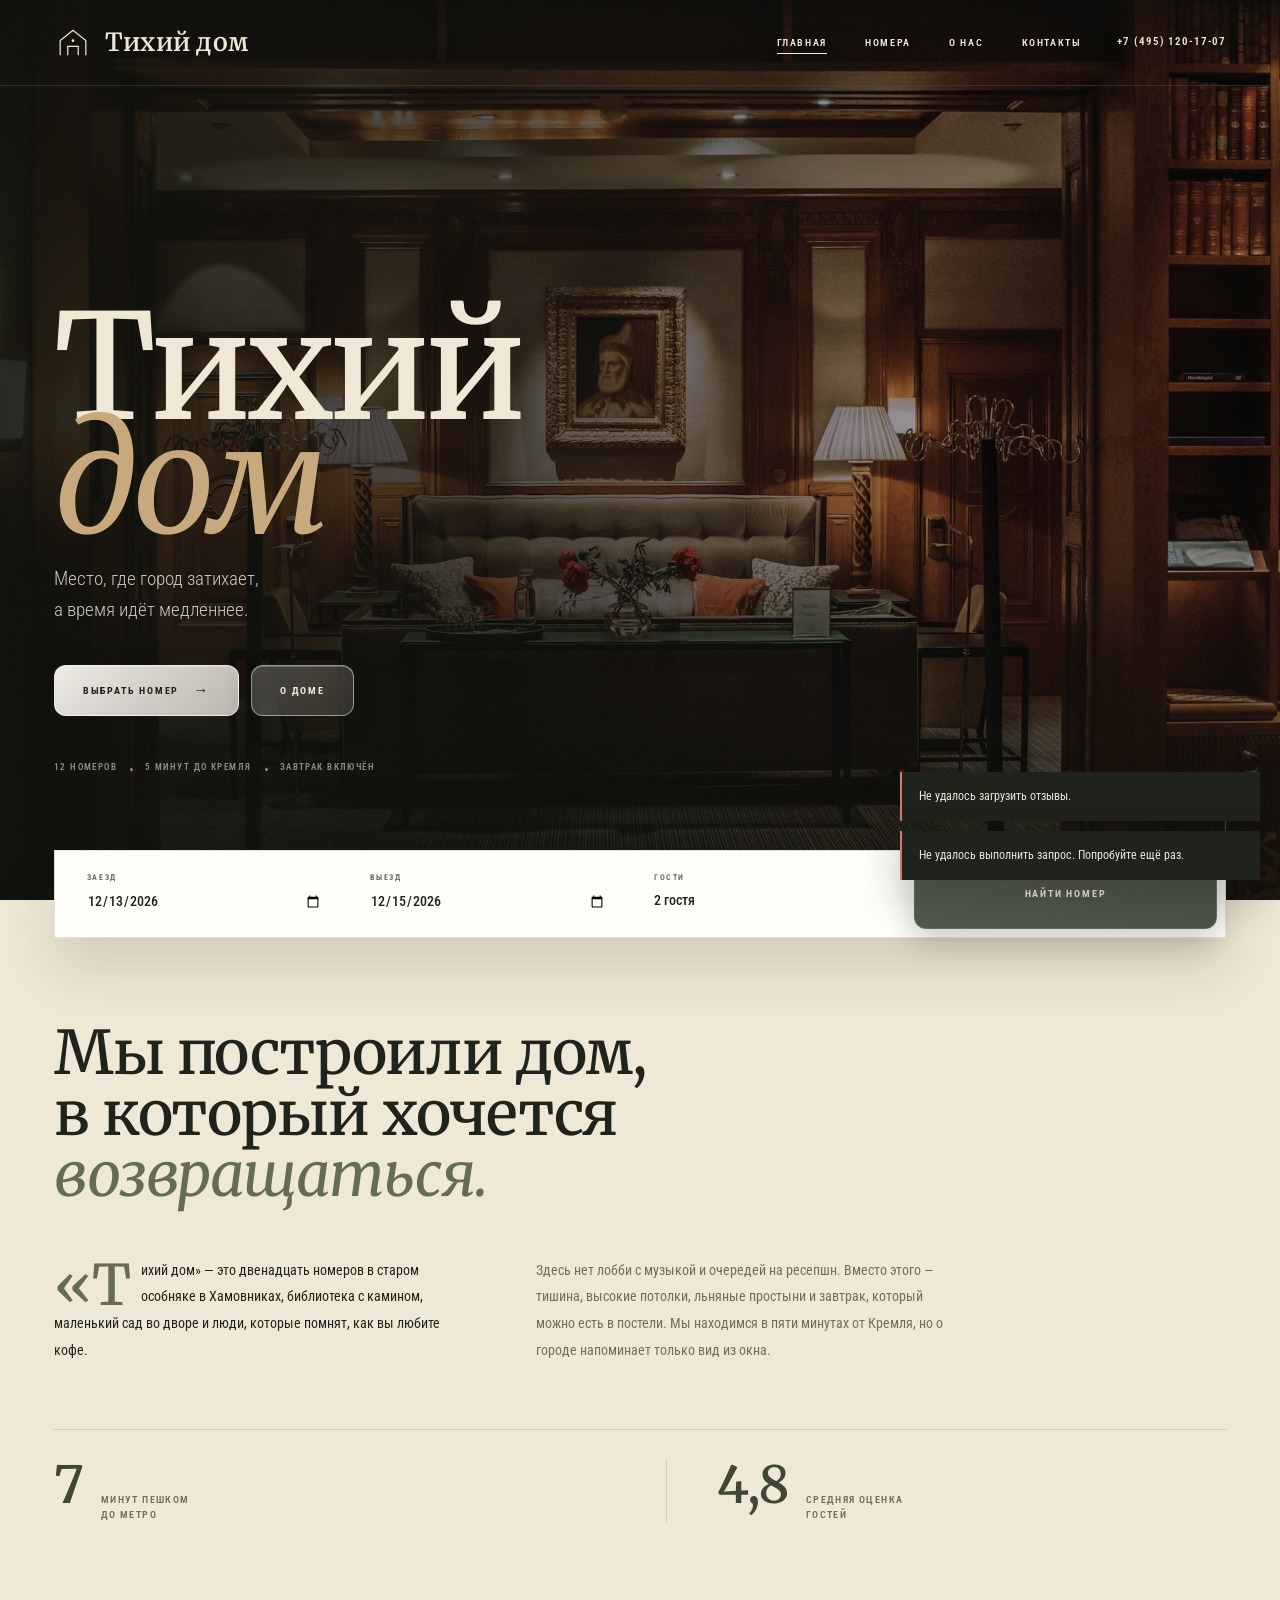
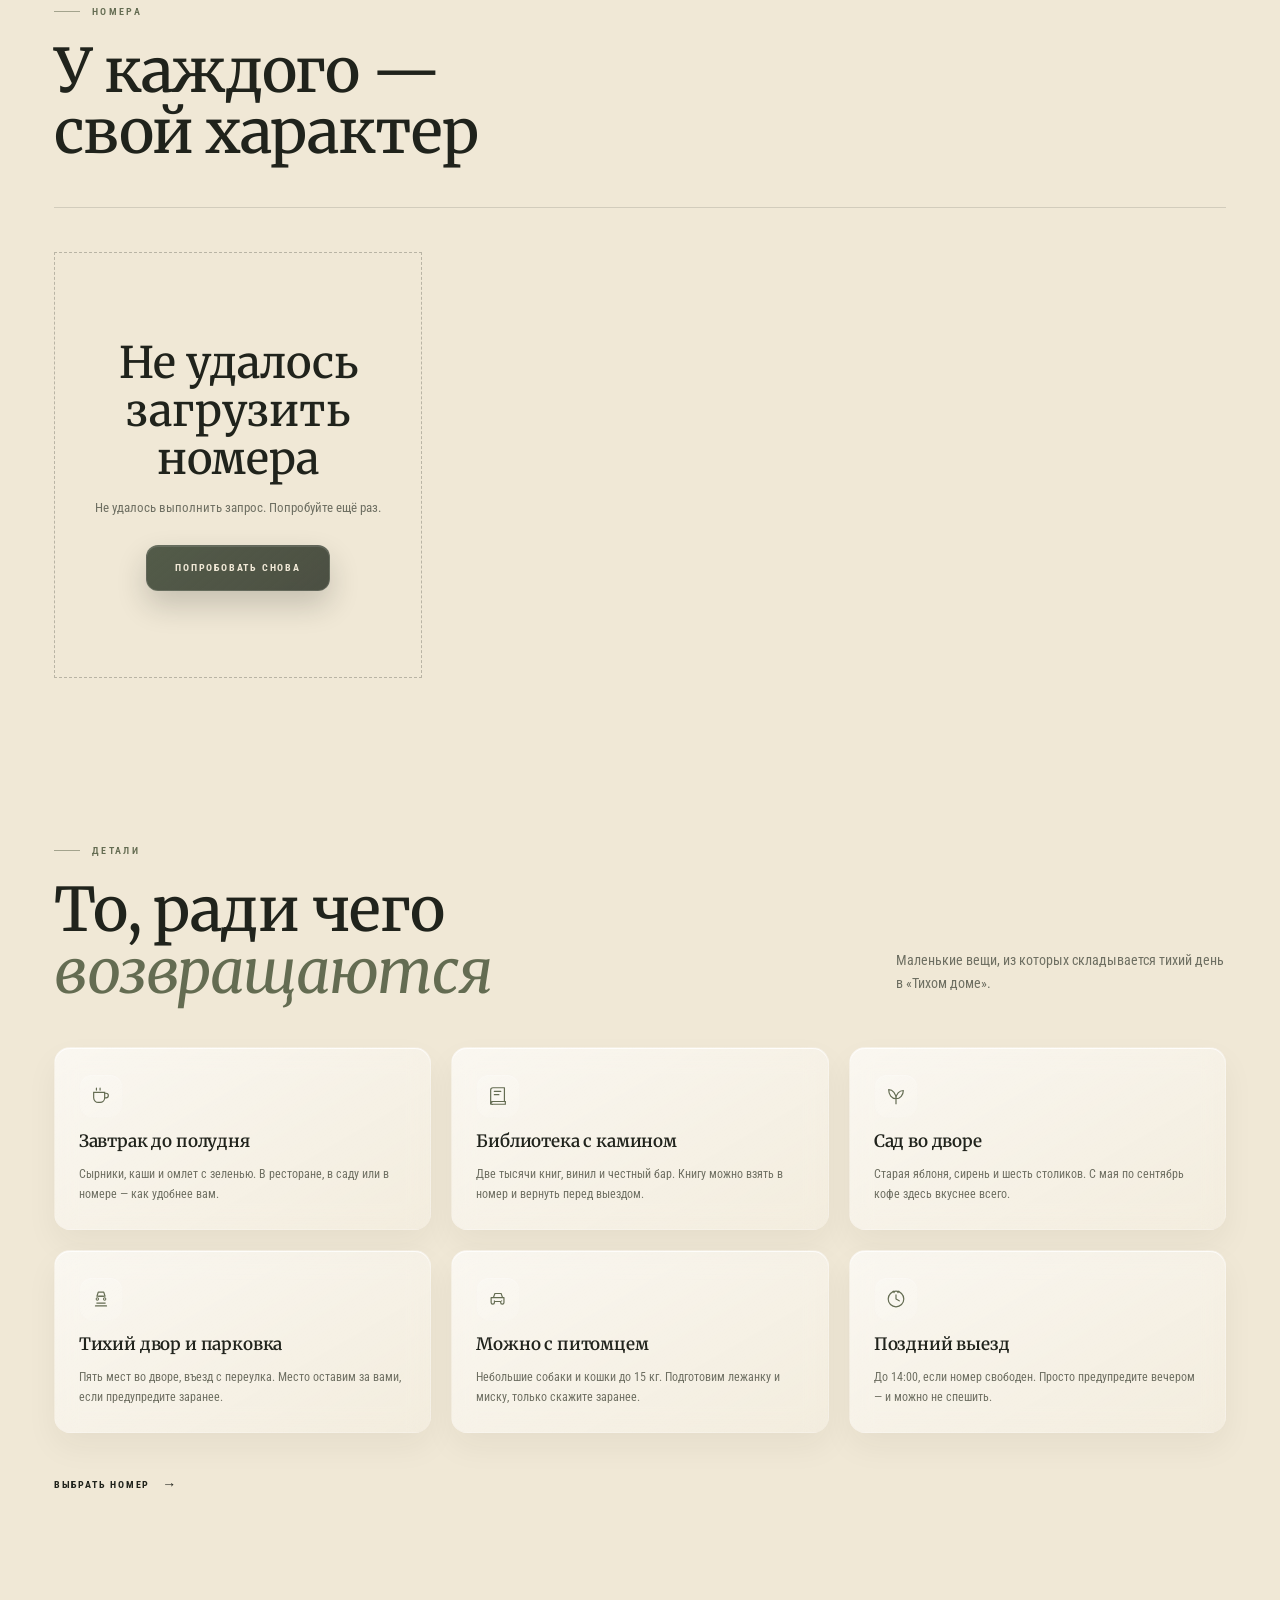
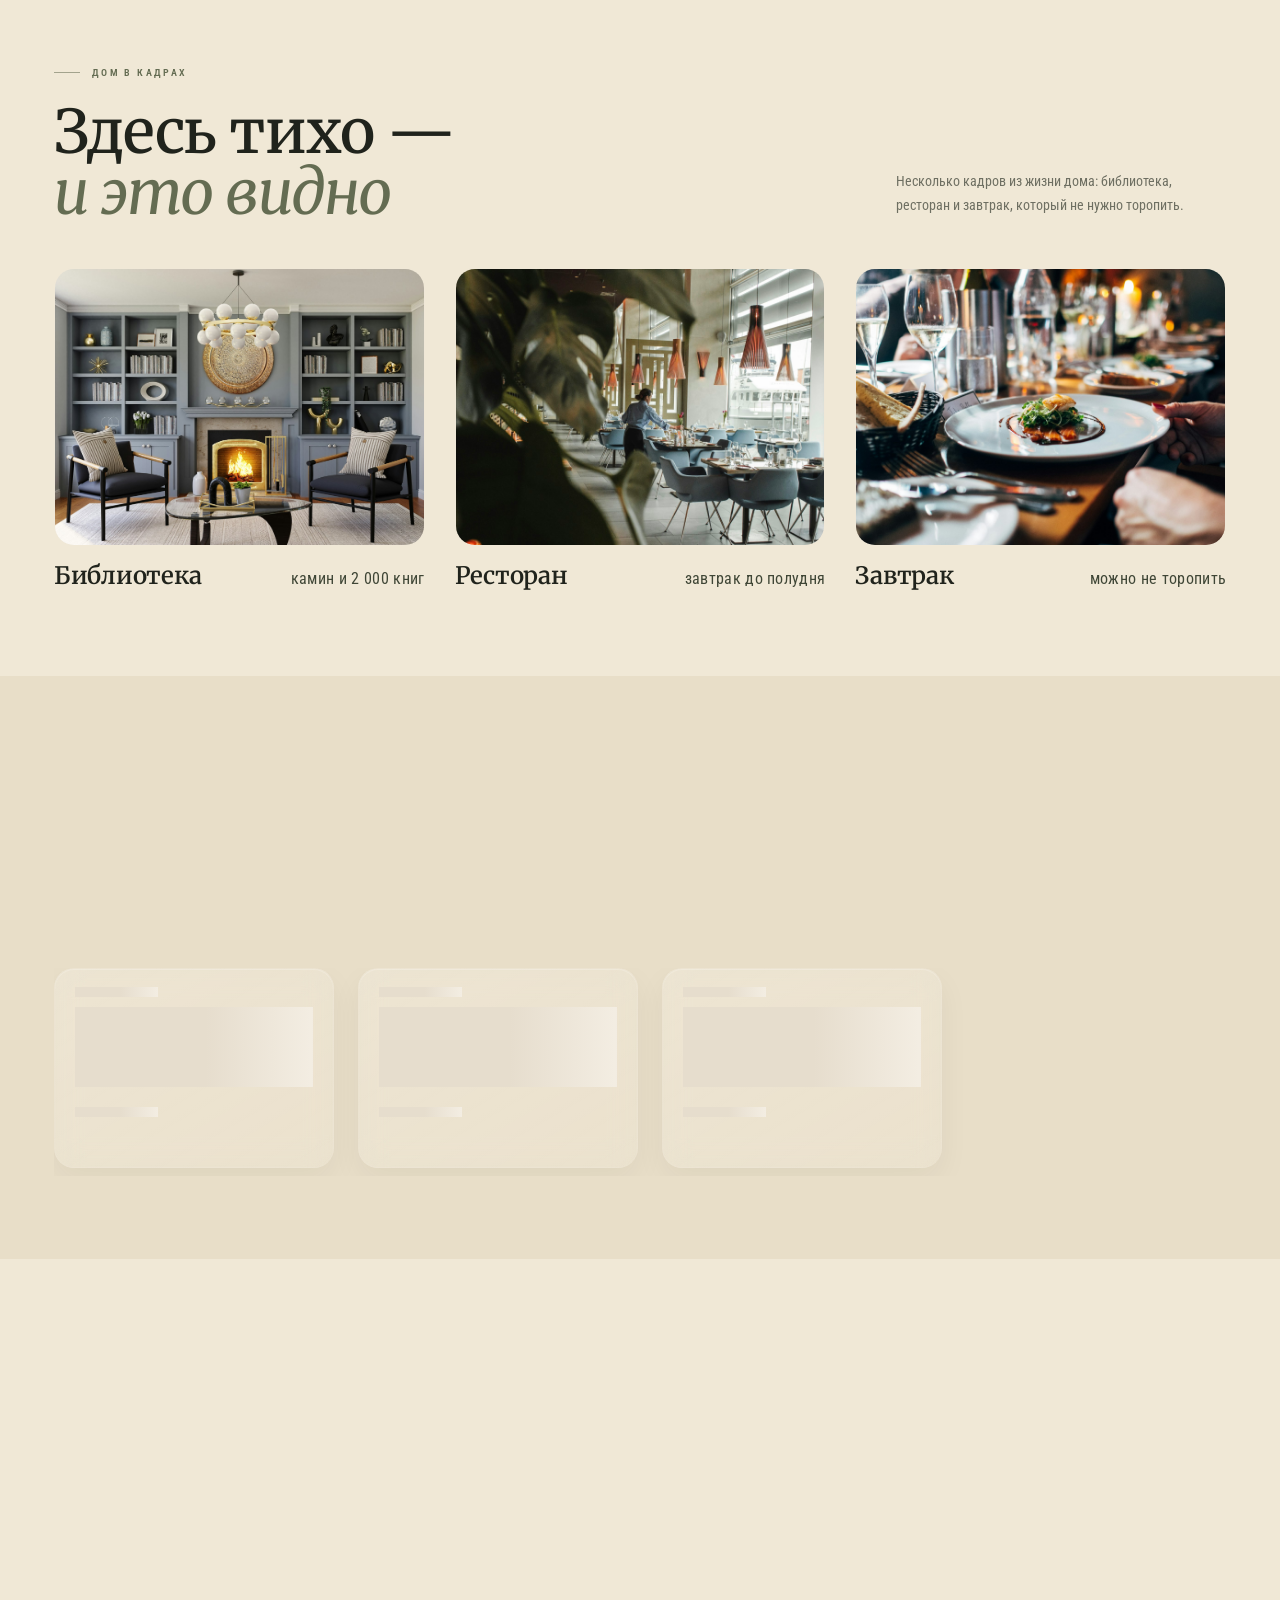
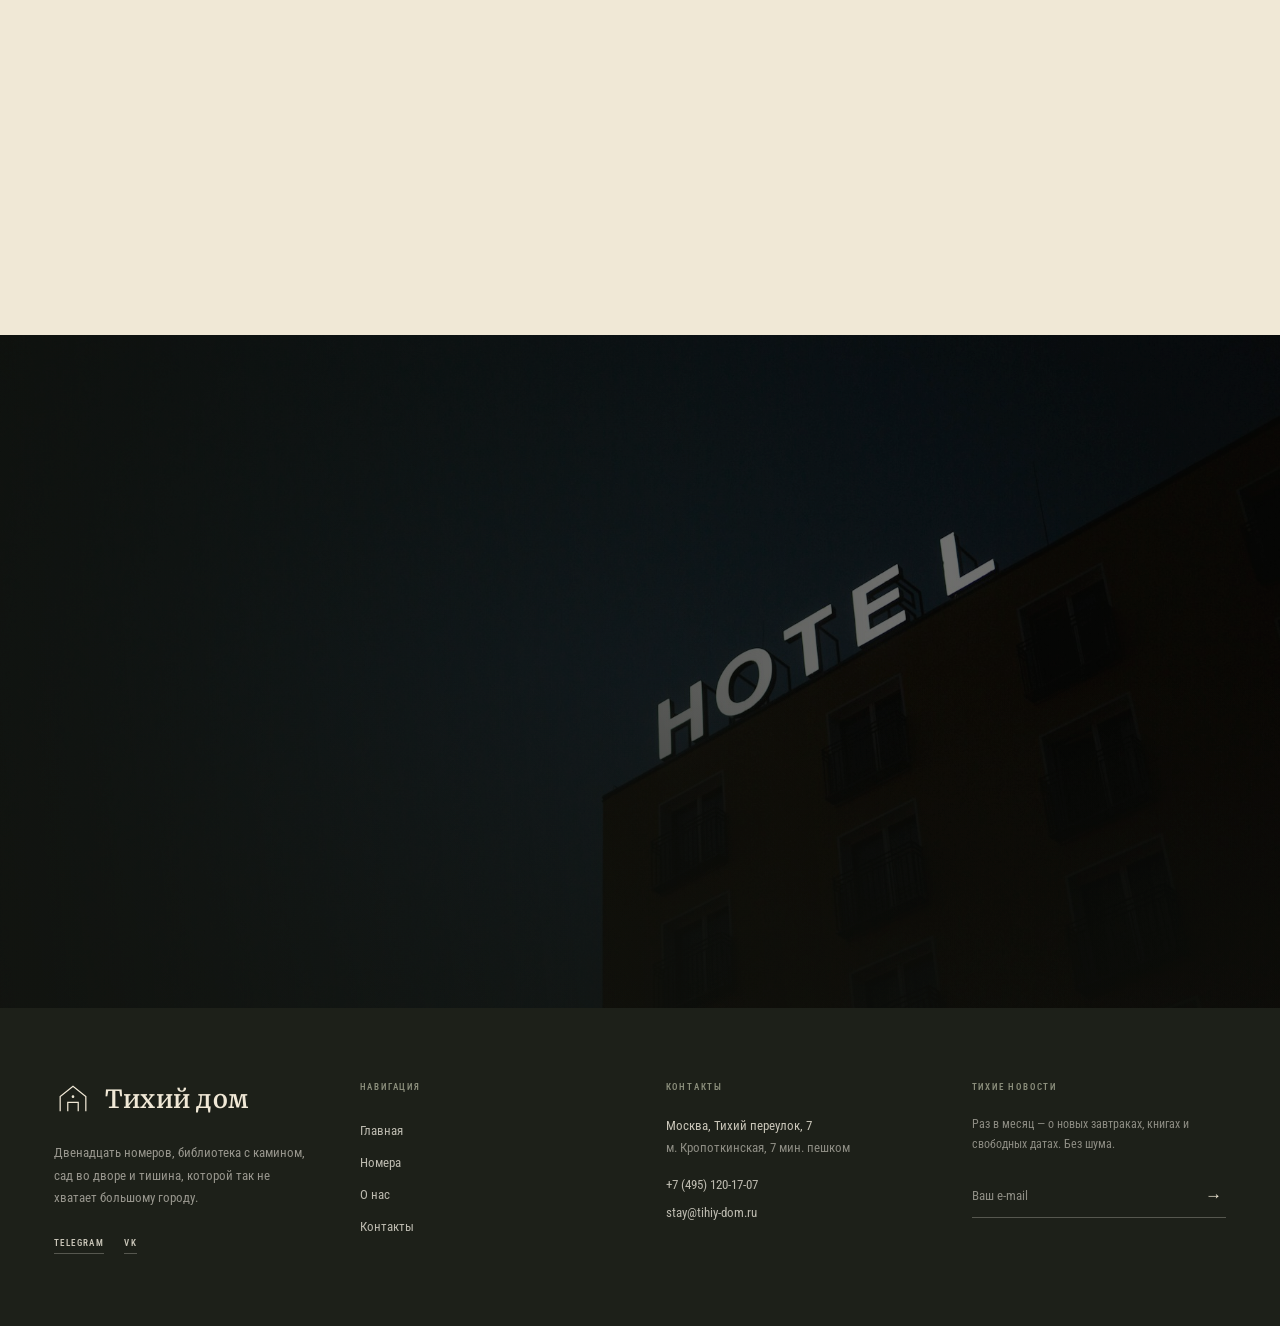
==== index.html @ 87f77af7 "День 10-11: HTML-разметка и CSS-стилизация сайта «Тихий дом»" ====
<!DOCTYPE html>
<html lang="ru">
<head>
  <meta charset="UTF-8">
  <meta name="viewport" content="width=device-width, initial-scale=1">
  <title>Тихий дом — бутик-отель в центре Москвы</title>
  <meta name="description" content="Бутик-отель «Тихий дом» в Хамовниках: 12 тихих номеров, завтраки, библиотека и сад. Бронируйте напрямую на сайте.">
  <meta name="theme-color" content="#F6F2EA">
  <meta property="og:type" content="website">
  <meta property="og:site_name" content="Тихий дом">
  <meta property="og:locale" content="ru_RU">
  <meta property="og:title" content="Тихий дом — бутик-отель в центре Москвы">
  <meta property="og:description" content="Бутик-отель «Тихий дом» в Хамовниках: 12 тихих номеров, завтраки, библиотека и сад. Бронируйте напрямую на сайте.">
  <meta property="og:image" content="/images/hero.jpg">
  <link rel="icon" href="favicon.svg" type="image/svg+xml">
  <link rel="preload" href="fonts/merriweather-normal-cyr-var.woff2" as="font" type="font/woff2" crossorigin>
  <link rel="preload" href="fonts/roboto-condensed-normal-cyr-var.woff2" as="font" type="font/woff2" crossorigin>
  <link rel="stylesheet" href="css/base.css">
  <link rel="stylesheet" href="css/components.css">
  <link rel="stylesheet" href="css/home.css">
  <link rel="stylesheet" href="css/pages.css">
  <link rel="stylesheet" href="css/inner.css">
</head>
<body class="page-home" data-page="home">
  <a class="skip-link" href="#main">Перейти к содержимому</a>

<header class="site-header site-header--over-hero" data-header>
  <div class="site-header__inner container">
    <a class="logo" href="index.html">
      <svg class="logo__mark" viewBox="0 0 40 40" fill="none" aria-hidden="true">
        <path d="M6.5 33V17.5L20 6.5l13.5 11V33" stroke="currentColor" stroke-width="1.3"/>
        <path d="M14.5 33V23.5h11V33" stroke="currentColor" stroke-width="1.3"/>
        <circle cx="20" cy="17.5" r="1.4" fill="currentColor"/>
      </svg>
      <span class="logo__text">
        <span class="logo__name">Тихий дом</span>
      </span>
    </a>

<nav class="main-nav" aria-label="Основная навигация">
      <a href="index.html" aria-current="page">Главная</a>
      <a href="rooms.html">Номера</a>
      <a href="about.html">О нас</a>
      <a href="contacts.html">Контакты</a>
    </nav>
        <div class="site-header__actions">
  <a class="site-header__phone" href="tel:+74951201707">+7 (495) 120-17-07</a>
      <button class="nav-toggle" type="button" aria-label="Открыть меню" aria-expanded="false" aria-controls="mobile-menu" data-nav-toggle>
        <span></span>
        <span></span>
      </button>
    </div>
  </div>
</header>

<div class="mobile-menu" id="mobile-menu" data-mobile-menu aria-hidden="true">
  <div class="mobile-menu__inner container">
    <nav class="mobile-menu__nav" aria-label="Мобильная навигация">
      <a href="index.html"><span>01</span>Главная</a>
      <a href="rooms.html"><span>02</span>Номера</a>
      <a href="about.html"><span>03</span>О нас</a>
      <a href="contacts.html"><span>04</span>Контакты</a>
    </nav>
    <div class="mobile-menu__bottom">
      <div class="mobile-menu__contacts">
        <p class="eyebrow">Мы на связи</p>
        <a href="tel:+74951201707">+7 (495) 120-17-07</a>
        <a href="mailto:stay@tihiy-dom.ru">stay@tihiy-dom.ru</a>
      </div>
      <div class="mobile-menu__address">
        <p class="eyebrow">Наш адрес</p>
        <p>Москва, Тихий переулок, 7</p>
        <p class="muted">м. Кропоткинская · 7 минут пешком</p>
      </div>
      <a class="btn btn--accent" href="rooms.html">Выбрать номер <span class="btn__arrow">→</span></a>
    </div>
  </div>
</div>


<main id="main">
  <section class="hero">
    <div class="hero__media">
      <img src="images/hero.jpg" alt="Номер «Тихий дом» с тёплым вечерним светом" fetchpriority="high">
    </div>
    <div class="hero__veil"></div>

    <div class="hero__content container">
      <h1 class="hero__title">Тихий<br><em>дом</em></h1>
      <p class="hero__subtitle">Место, где город затихает,<br>а время идёт медленнее.</p>
      <div class="hero__actions">
        <a class="btn btn--light" href="rooms.html">Выбрать номер <span class="btn__arrow">→</span></a>
        <a class="btn btn--ghost-light" href="about.html">О доме</a>
      </div>
      <ul class="hero__facts" aria-label="Коротко об отеле">
        <li>12 номеров</li>
        <li>5 минут до Кремля</li>
        <li>Завтрак включён</li>
      </ul>
    </div>

    <a class="hero__scroll" href="#intro" aria-label="Листать вниз">
      <span></span>
    </a>
  </section>

  <div class="container quick-booking-wrap">
    <form class="quick-booking" data-quick-book novalidate>
      <div class="quick-booking__field">
        <label for="quick-checkin">Заезд</label>
        <input id="quick-checkin" name="checkIn" type="date" required>
      </div>
      <div class="quick-booking__field">
        <label for="quick-checkout">Выезд</label>
        <input id="quick-checkout" name="checkOut" type="date" required>
      </div>
      <div class="quick-booking__field">
        <label for="quick-guests">Гости</label>
        <select id="quick-guests" name="guests">
          <option value="1">1 гость</option>
          <option value="2" selected>2 гостя</option>
          <option value="3">3 гостя</option>
          <option value="4">4 гостя</option>
        </select>
      </div>
      <button class="btn btn--accent quick-booking__submit" type="submit">Найти номер</button>
      <p class="quick-booking__error" data-quick-error role="alert"></p>
    </form>
  </div>

  <section class="section intro" id="intro">
    <div class="container intro__grid intro__grid--solo">
      <div class="intro__body">
        <h2 class="display" data-reveal>Мы построили дом,<br>в который хочется<br><em>возвращаться.</em></h2>
        <div class="intro__text" data-reveal>
          <p>«Тихий дом» — это двенадцать номеров в старом особняке в Хамовниках, библиотека с камином, маленький сад во дворе и люди, которые помнят, как вы любите кофе.</p>
          <p>Здесь нет лобби с музыкой и очередей на ресепшн. Вместо этого — тишина, высокие потолки, льняные простыни и завтрак, который можно есть в постели. Мы находимся в пяти минутах от Кремля, но о городе напоминает только вид из окна.</p>
        </div>
        <ul class="stats" data-reveal>
          <li>
            <span class="stats__value">7</span>
            <span class="stats__label">минут пешком<br>до метро</span>
          </li>
          <li>
            <span class="stats__value">4,8</span>
            <span class="stats__label">средняя оценка<br>гостей</span>
          </li>
        </ul>
      </div>
    </div>
  </section>

  <section class="section section--rooms">
    <div class="container">
      <div class="section-head">
        <div data-reveal>
          <p class="eyebrow">Номера</p>
          <h2 class="display">У каждого —<br>свой характер</h2>
        </div>
        <a class="link-arrow" href="rooms.html" data-reveal>Все номера <span aria-hidden="true">→</span></a>
      </div>

      <div class="room-grid" id="featured-rooms" aria-live="polite" aria-busy="true">
        <article class="room-card room-card--skeleton" aria-hidden="true">
          <div class="room-card__media skeleton"></div>
          <div class="room-card__body">
            <span class="skeleton skeleton--line skeleton--short"></span>
            <span class="skeleton skeleton--line skeleton--title"></span>
            <span class="skeleton skeleton--line"></span>
          </div>
        </article>
        <article class="room-card room-card--skeleton" aria-hidden="true">
          <div class="room-card__media skeleton"></div>
          <div class="room-card__body">
            <span class="skeleton skeleton--line skeleton--short"></span>
            <span class="skeleton skeleton--line skeleton--title"></span>
            <span class="skeleton skeleton--line"></span>
          </div>
        </article>
        <article class="room-card room-card--skeleton" aria-hidden="true">
          <div class="room-card__media skeleton"></div>
          <div class="room-card__body">
            <span class="skeleton skeleton--line skeleton--short"></span>
            <span class="skeleton skeleton--line skeleton--title"></span>
            <span class="skeleton skeleton--line"></span>
          </div>
        </article>
      </div>
    </div>
  </section>

  <section class="section">
    <div class="container">
      <div class="section-head">
        <div data-reveal>
          <p class="eyebrow">Детали</p>
          <h2 class="display">То, ради чего<br><em>возвращаются</em></h2>
        </div>
        <p class="section-head__note" data-reveal>Маленькие вещи, из которых складывается тихий день в «Тихом доме».</p>
      </div>

      <div class="perks">
        <article class="perk" data-reveal>
          <span class="perk__icon" aria-hidden="true">
            <svg viewBox="0 0 24 24" fill="none"><path d="M4 8h12v6a5 5 0 0 1-5 5H9a5 5 0 0 1-5-5V8z" stroke="currentColor" stroke-width="1.3"/><path d="M16 9h1.5a2.5 2.5 0 0 1 0 5H16M7 3.5v2M11 3.5v2" stroke="currentColor" stroke-width="1.3" stroke-linecap="round"/></svg>
          </span>
          <h3>Завтрак до полудня</h3>
          <p>Сырники, каши и омлет с зеленью. В ресторане, в саду или в номере — как удобнее вам.</p>
        </article>
        <article class="perk" data-reveal>
          <span class="perk__icon" aria-hidden="true">
            <svg viewBox="0 0 24 24" fill="none"><path d="M4 5.5A2.5 2.5 0 0 1 6.5 3H19v15H6.5A2.5 2.5 0 0 0 4 20.5v-15z" stroke="currentColor" stroke-width="1.3" stroke-linejoin="round"/><path d="M4 20.5A2.5 2.5 0 0 1 6.5 18H20v3H6.5A2.5 2.5 0 0 1 4 20.5zM8 7h7M8 10.5h5" stroke="currentColor" stroke-width="1.3" stroke-linecap="round"/></svg>
          </span>
          <h3>Библиотека с камином</h3>
          <p>Две тысячи книг, винил и честный бар. Книгу можно взять в номер и вернуть перед выездом.</p>
        </article>
        <article class="perk" data-reveal>
          <span class="perk__icon" aria-hidden="true">
            <svg viewBox="0 0 24 24" fill="none"><path d="M12 21v-6M12 15c0-5 3.5-9 8-9 0 5-3.5 9-8 9zM12 15C12 9.5 8.7 5 4 5c0 5.5 3.3 10 8 10z" stroke="currentColor" stroke-width="1.3" stroke-linejoin="round"/></svg>
          </span>
          <h3>Сад во дворе</h3>
          <p>Старая яблоня, сирень и шесть столиков. С мая по сентябрь кофе здесь вкуснее всего.</p>
        </article>
        <article class="perk" data-reveal>
          <span class="perk__icon" aria-hidden="true">
            <svg viewBox="0 0 24 24" fill="none"><path d="M7 16.5h10M9 4.5h6l1.4 4.5H7.6L9 4.5z" stroke="currentColor" stroke-width="1.3" stroke-linejoin="round"/><path d="M6 19.5h12" stroke="currentColor" stroke-width="1.3" stroke-linecap="round"/><circle cx="8" cy="12" r="1.3" stroke="currentColor" stroke-width="1.1"/><circle cx="16" cy="12" r="1.3" stroke="currentColor" stroke-width="1.1"/><path d="M9 9h6" stroke="currentColor" stroke-width="1.3"/></svg>
          </span>
          <h3>Тихий двор и парковка</h3>
          <p>Пять мест во дворе, въезд с переулка. Место оставим за вами, если предупредите заранее.</p>
        </article>
        <article class="perk" data-reveal>
          <span class="perk__icon" aria-hidden="true">
            <svg viewBox="0 0 24 24" fill="none"><path d="M7 10.5 8.6 6h6.8L17 10.5M5.5 10.5h13v5.2a1.8 1.8 0 0 1-3.6 0v-1H8.1v1a1.8 1.8 0 0 1-3.6 0v-5.2zM8 14h.01M16 14h.01" stroke="currentColor" stroke-width="1.3" stroke-linecap="round" stroke-linejoin="round"/></svg>
          </span>
          <h3>Можно с питомцем</h3>
          <p>Небольшие собаки и кошки до 15 кг. Подготовим лежанку и миску, только скажите заранее.</p>
        </article>
        <article class="perk" data-reveal>
          <span class="perk__icon" aria-hidden="true">
            <svg viewBox="0 0 24 24" fill="none"><circle cx="12" cy="12" r="8.5" stroke="currentColor" stroke-width="1.3"/><path d="M12 7.5V12l3.5 2M9 3.5l1 1.5M15 3.5l-1 1.5" stroke="currentColor" stroke-width="1.3" stroke-linecap="round"/></svg>
          </span>
          <h3>Поздний выезд</h3>
          <p>До 14:00, если номер свободен. Просто предупредите вечером — и можно не спешить.</p>
        </article>
      </div>

      <a class="link-arrow perks__link" href="rooms.html" data-reveal>Выбрать номер <span aria-hidden="true">→</span></a>
    </div>
  </section>

  <section class="section">
    <div class="container">
      <div class="section-head">
        <div data-reveal>
          <p class="eyebrow">Дом в кадрах</p>
          <h2 class="display">Здесь тихо —<br><em>и это видно</em></h2>
        </div>
        <p class="section-head__note" data-reveal>Несколько кадров из жизни дома: библиотека, ресторан и завтрак, который не нужно торопить.</p>
      </div>

      <div class="photo-strip" data-reveal>
        <figure>
          <div class="photo-strip__media"><img src="images/lobby.jpg" alt="Библиотека с камином в лобби отеля" loading="lazy"></div>
          <figcaption><b>Библиотека</b><span>камин и 2 000 книг</span></figcaption>
        </figure>
        <figure>
          <div class="photo-strip__media"><img src="images/restaurant.jpg" alt="Ресторан отеля с высокими окнами" loading="lazy"></div>
          <figcaption><b>Ресторан</b><span>завтрак до полудня</span></figcaption>
        </figure>
        <figure>
          <div class="photo-strip__media"><img src="images/breakfast.jpg" alt="Завтрак с кофе и выпечкой" loading="lazy"></div>
          <figcaption><b>Завтрак</b><span>можно не торопить</span></figcaption>
        </figure>
      </div>
    </div>
  </section>

  <section class="section section--sand">
    <div class="container">
      <div class="section-head">
        <div data-reveal>
          <p class="eyebrow">Отзывы</p>
          <h2 class="display">Гости говорят<br>лучше нас</h2>
        </div>
        <div class="reviews__controls" data-reveal>
          <div class="reviews__rating">
            <span class="reviews__average" data-reviews-average>4,8</span>
            <span class="reviews__stars" aria-hidden="true">★★★★★</span>
            <span class="reviews__count" data-reviews-count>6 отзывов</span>
          </div>
          <div class="slider-buttons">
            <button type="button" class="slider-btn" data-reviews-prev aria-label="Предыдущие отзывы">
              <svg viewBox="0 0 24 24" fill="none" aria-hidden="true"><path d="M15 5l-7 7 7 7" stroke="currentColor" stroke-width="1.4"/></svg>
            </button>
            <button type="button" class="slider-btn" data-reviews-next aria-label="Следующие отзывы">
              <svg viewBox="0 0 24 24" fill="none" aria-hidden="true"><path d="M9 5l7 7-7 7" stroke="currentColor" stroke-width="1.4"/></svg>
            </button>
          </div>
        </div>
      </div>

      <div class="reviews__track" data-reviews-track aria-live="polite" aria-busy="true">
        <article class="review-card review-card--skeleton" aria-hidden="true">
          <div class="skeleton skeleton--line skeleton--short"></div>
          <div class="skeleton skeleton--text"></div>
          <div class="skeleton skeleton--line skeleton--short"></div>
        </article>
        <article class="review-card review-card--skeleton" aria-hidden="true">
          <div class="skeleton skeleton--line skeleton--short"></div>
          <div class="skeleton skeleton--text"></div>
          <div class="skeleton skeleton--line skeleton--short"></div>
        </article>
        <article class="review-card review-card--skeleton" aria-hidden="true">
          <div class="skeleton skeleton--line skeleton--short"></div>
          <div class="skeleton skeleton--text"></div>
          <div class="skeleton skeleton--line skeleton--short"></div>
        </article>
      </div>
    </div>
  </section>

  <section class="section">
    <div class="container location">
      <div class="location__content" data-reveal>
        <p class="eyebrow">Локация</p>
        <h2 class="display">В центре,<br>но в стороне</h2>
        <p class="lead">Тихий переулок в Хамовниках: пять минут до Кремля, семь — до метро, и ни одного туристического автобуса под окнами.</p>

        <dl class="info-list">
          <div>
            <dt>Адрес</dt>
            <dd>Москва, Тихий переулок, 7</dd>
          </div>
          <div>
            <dt>Метро</dt>
            <dd>Кропоткинская · 7 минут пешком</dd>
          </div>
          <div>
            <dt>Парковка</dt>
            <dd>5 мест во дворе, по предварительной брони</dd>
          </div>
        </dl>

        <a class="link-arrow" href="contacts.html">Как добраться <span aria-hidden="true">→</span></a>
      </div>

      <aside class="location__panel" data-reveal aria-label="Что рядом с отелем">
        <p class="location__panel-title">Пешком от дома</p>
        <ul class="walk-list">
          <li><span>Кремль</span><span>5 мин</span></li>
          <li><span>Метро «Кропоткинская»</span><span>7 мин</span></li>
          <li><span>Парк Горького</span><span>18 мин</span></li>
          <li><span>Третьяковская галерея</span><span>20 мин</span></li>
          <li><span>Патриаршие пруды</span><span>25 мин</span></li>
        </ul>
        <p class="location__panel-note">Двор закрытый, машины не мешают. Вечером в переулке слышно только птиц и шаги.</p>
      </aside>
    </div>
  </section>

  <section class="cta">
    <img class="cta__image" src="images/exterior-night.jpg" alt="Фасад отеля вечером" loading="lazy">
    <div class="cta__veil"></div>
    <div class="container cta__content" data-reveal>
      <p class="eyebrow eyebrow--light">Бронирование</p>
      <h2 class="display">Забронируйте<br><em>тишину заранее</em></h2>
      <p>Лучшие даты расходятся за несколько недель. Напишите нам — или выберите номер прямо сейчас.</p>
      <div class="cta__actions">
        <a class="btn btn--light" href="rooms.html">Выбрать номер <span class="btn__arrow">→</span></a>
        <a class="btn btn--ghost-light" href="tel:+74951201707">+7 (495) 120-17-07</a>
      </div>
    </div>
  </section>
</main>

<footer class="site-footer">
  <div class="container">
    <div class="site-footer__top">
      <div class="site-footer__brand">
        <a class="logo logo--light" href="index.html">
          <svg class="logo__mark" viewBox="0 0 40 40" fill="none" aria-hidden="true">
            <path d="M6.5 33V17.5L20 6.5l13.5 11V33" stroke="currentColor" stroke-width="1.3"/>
            <path d="M14.5 33V23.5h11V33" stroke="currentColor" stroke-width="1.3"/>
            <circle cx="20" cy="17.5" r="1.4" fill="currentColor"/>
          </svg>
          <span class="logo__text">
            <span class="logo__name">Тихий дом</span>
          </span>
        </a>
        <p class="site-footer__about">Двенадцать номеров, библиотека с камином, сад во дворе и тишина, которой так не хватает большому городу.</p>
        <div class="site-footer__social">
          <a href="https://t.me/" target="_blank" rel="noopener noreferrer">Telegram</a>
          <a href="https://vk.com/" target="_blank" rel="noopener noreferrer">VK</a>
        </div>
      </div>

      <nav class="site-footer__nav" aria-label="Навигация в подвале">
        <p class="site-footer__title">Навигация</p>
        <a href="index.html">Главная</a>
        <a href="rooms.html">Номера</a>
        <a href="about.html">О нас</a>
        <a href="contacts.html">Контакты</a>
      </nav>

      <div class="site-footer__contacts">
        <p class="site-footer__title">Контакты</p>
        <address>
          <p>Москва, Тихий переулок, 7</p>
          <p class="muted">м. Кропоткинская, 7 мин. пешком</p>
        </address>
        <a href="tel:+74951201707">+7 (495) 120-17-07</a>
        <a href="mailto:stay@tihiy-dom.ru">stay@tihiy-dom.ru</a>
      </div>

      <div class="site-footer__news">
        <p class="site-footer__title">Тихие новости</p>
        <p class="site-footer__news-text">Раз в месяц — о новых завтраках, книгах и свободных датах. Без шума.</p>
        <form class="newsletter" data-newsletter-form novalidate>
          <label class="visually-hidden" for="newsletter-email">E-mail для рассылки</label>
          <input id="newsletter-email" name="email" type="email" placeholder="Ваш e-mail" autocomplete="email" required>
          <button type="submit" aria-label="Подписаться">→</button>
        </form>
        <p class="form-note" data-newsletter-status aria-live="polite"></p>
      </div>
    </div>
  </div>
</footer>

<div class="toast-region" data-toast-region aria-live="polite" aria-atomic="false"></div>

<script type="module" src="js/main.js"></script>

<script type="module" src="js/home.js"></script>

</body>
</html>
---- css/base.css ----
@font-face {
  font-family: 'Merriweather';
  font-style: normal;
  font-weight: 300 900;
  font-stretch: 100%;
  font-display: swap;
  src: url('../fonts/merriweather-normal-cyr-var.woff2') format('woff2');
  unicode-range: U+0301, U+0400-045F, U+0490-0491, U+04B0-04B1, U+2116;
}
@font-face {
  font-family: 'Merriweather';
  font-style: normal;
  font-weight: 300 900;
  font-stretch: 100%;
  font-display: swap;
  src: url('../fonts/merriweather-normal-lat-var.woff2') format('woff2');
  unicode-range: U+0000-00FF, U+0131, U+0152-0153, U+02BB-02BC, U+02C6, U+02DA, U+02DC, U+2000-206F, U+20AC, U+2122, U+2191, U+2193, U+2212, U+2215, U+FEFF, U+FFFD;
}
@font-face {
  font-family: 'Merriweather';
  font-style: italic;
  font-weight: 300 900;
  font-stretch: 100%;
  font-display: swap;
  src: url('../fonts/merriweather-italic-cyr-var.woff2') format('woff2');
  unicode-range: U+0301, U+0400-045F, U+0490-0491, U+04B0-04B1, U+2116;
}
@font-face {
  font-family: 'Merriweather';
  font-style: italic;
  font-weight: 300 900;
  font-stretch: 100%;
  font-display: swap;
  src: url('../fonts/merriweather-italic-lat-var.woff2') format('woff2');
  unicode-range: U+0000-00FF, U+0131, U+0152-0153, U+02BB-02BC, U+02C6, U+02DA, U+02DC, U+2000-206F, U+20AC, U+2122, U+2191, U+2193, U+2212, U+2215, U+FEFF, U+FFFD;
}
@font-face {
  font-family: 'Roboto Condensed';
  font-style: normal;
  font-weight: 100 900;
  font-stretch: 100%;
  font-display: swap;
  src: url('../fonts/roboto-condensed-normal-cyr-var.woff2') format('woff2');
  unicode-range: U+0301, U+0400-045F, U+0490-0491, U+04B0-04B1, U+2116;
}
@font-face {
  font-family: 'Roboto Condensed';
  font-style: normal;
  font-weight: 100 900;
  font-stretch: 100%;
  font-display: swap;
  src: url('../fonts/roboto-condensed-normal-lat-var.woff2') format('woff2');
  unicode-range: U+0000-00FF, U+0131, U+0152-0153, U+02BB-02BC, U+02C6, U+02DA, U+02DC, U+2000-206F, U+20AC, U+2122, U+2191, U+2193, U+2212, U+2215, U+FEFF, U+FFFD;
}
@font-face {
  font-family: 'Roboto Condensed';
  font-style: italic;
  font-weight: 100 900;
  font-stretch: 100%;
  font-display: swap;
  src: url('../fonts/roboto-condensed-italic-cyr-var.woff2') format('woff2');
  unicode-range: U+0301, U+0400-045F, U+0490-0491, U+04B0-04B1, U+2116;
}
@font-face {
  font-family: 'Roboto Condensed';
  font-style: italic;
  font-weight: 100 900;
  font-stretch: 100%;
  font-display: swap;
  src: url('../fonts/roboto-condensed-italic-lat-var.woff2') format('woff2');
  unicode-range: U+0000-00FF, U+0131, U+0152-0153, U+02BB-02BC, U+02C6, U+02DA, U+02DC, U+2000-206F, U+20AC, U+2122, U+2191, U+2193, U+2212, U+2215, U+FEFF, U+FFFD;
}
:root {
  --cream: #f0e8d6;
  --cream-2: #e8dec8;
  --cream-3: #e0d4bb;
  --white: #fffdf8;
  --ink: #20231c;
  --ink-2: #3f4636;
  --olive: #646c52;
  --olive-deep: #3f4636;
  --gold: #b08d57;
  --gold-light: #c8a97e;
  --muted: #6e6f62;
  --muted-2: #8a8b7e;
  --line: rgba(32, 35, 28, 0.14);
  --line-strong: rgba(32, 35, 28, 0.26);
  --line-light: rgba(255, 253, 248, 0.18);
  --error: #983f31;
  --success: #4b6747;
  --font-display: 'Merriweather', Georgia, serif;
  --font-body: 'Roboto Condensed', 'Arial Narrow', sans-serif;
  --container: 1340px;
  --pad: clamp(20px, 4.2vw, 58px);
  --header-h: clamp(64px, 7.5vw, 86px);
  --ease: cubic-bezier(0.22, 0.61, 0.36, 1);
}
*,
*::before,
*::after {
  box-sizing: border-box;
}
html {
  scroll-behavior: smooth;
  -webkit-text-size-adjust: 100%;
}
body {
  margin: 0;
  background: var(--cream);
  color: var(--ink);
  font-family: var(--font-body);
  font-size: 15px;
  font-weight: 400;
  line-height: 1.7;
  -webkit-font-smoothing: antialiased;
  text-rendering: optimizeLegibility;
  overflow-x: hidden;
}
body.no-scroll {
  overflow: hidden;
}
h1,
h2,
h3,
h4,
p,
figure,
blockquote,
dl,
dd {
  margin: 0;
}
ul,
ol {
  margin: 0;
  padding: 0;
  list-style: none;
}
img {
  display: block;
  max-width: 100%;
}
a {
  color: inherit;
  text-decoration: none;
}
button,
input,
select,
textarea {
  font: inherit;
  color: inherit;
}
button {
  cursor: pointer;
  border: 0;
  background: none;
  padding: 0;
}
address {
  font-style: normal;
}
::selection {
  background: var(--olive);
  color: var(--cream);
}
:focus-visible {
  outline: 1px solid var(--gold);
  outline-offset: 3px;
}
[hidden] {
  display: none !important;
}
.container {
  width: 100%;
  max-width: var(--container);
  margin-inline: auto;
  padding-inline: var(--pad);
}
.section {
  padding-block: clamp(52px, 6.5vw, 92px);
}
.section--sand {
  background: var(--cream-2);
}
.visually-hidden {
  position: absolute !important;
  width: 1px;
  height: 1px;
  padding: 0;
  margin: -1px;
  overflow: hidden;
  clip: rect(0, 0, 0, 0);
  white-space: nowrap;
  border: 0;
}
.skip-link {
  position: fixed;
  top: 12px;
  left: 12px;
  z-index: 999;
  padding: 12px 18px;
  background: var(--ink);
  color: var(--cream);
  font-size: 11px;
  text-transform: uppercase;
  letter-spacing: 0.12em;
  transform: translateY(-200%);
  transition: transform 0.2s;
}
.skip-link:focus {
  transform: none;
}
#main,
#contact-form,
#booking,
#story,
#related-rooms {
  scroll-margin-top: calc(var(--header-h) + 20px);
}
.muted {
  color: var(--muted);
}
.eyebrow {
  display: flex;
  align-items: center;
  gap: 12px;
  color: var(--olive);
  font-size: 10px;
  font-weight: 600;
  letter-spacing: 0.24em;
  line-height: 1.3;
  text-transform: uppercase;
}
.eyebrow::before {
  content: '';
  width: 26px;
  height: 1px;
  flex: 0 0 auto;
  background: currentColor;
  opacity: 0.55;
}
.eyebrow--light {
  color: rgba(246, 242, 234, 0.72);
}
.display {
  font-family: var(--font-display);
  font-size: clamp(2.6rem, 4.7vw, 4.6rem);
  font-weight: 500;
  letter-spacing: -0.018em;
  line-height: 1.02;
}
.display em,
h1 em {
  font-style: italic;
  font-weight: 400;
  color: var(--olive);
}
.lead {
  max-width: 46ch;
  color: var(--muted);
  font-size: 16px;
  line-height: 1.8;
}
.section-head {
  display: flex;
  flex-wrap: wrap;
  align-items: flex-end;
  justify-content: space-between;
  gap: 40px;
  margin-bottom: clamp(28px, 3.5vw, 48px);
}
.section-head .eyebrow {
  margin-bottom: 22px;
}
.section-head .display {
  max-width: 760px;
}
.btn {
  position: relative;
  display: inline-flex;
  align-items: center;
  justify-content: center;
  gap: 14px;
  overflow: hidden;
  border: 1px solid rgba(32, 35, 28, 0.14);
  border-radius: 12px;
  padding: 17px 28px;
  background:
    linear-gradient(140deg, rgba(255, 255, 255, 0.66), rgba(255, 255, 255, 0.12));
  box-shadow:
    inset 0 1px 0 rgba(255, 255, 255, 0.2),
    0 10px 26px rgba(32, 35, 28, 0.07);
  -webkit-backdrop-filter: blur(14px) saturate(1.1);
  backdrop-filter: blur(14px) saturate(1.1);
  font-family: var(--font-body);
  font-size: 10px;
  font-weight: 700;
  letter-spacing: 0.18em;
  line-height: 1;
  text-align: center;
  text-transform: uppercase;
  transition:
    background-color 0.35s var(--ease),
    color 0.35s var(--ease),
    border-color 0.35s var(--ease),
    box-shadow 0.35s var(--ease),
    transform 0.35s var(--ease);
}
.btn:hover {
  transform: translateY(-1px);
}
.btn:active {
  transform: translateY(0);
}
.btn__arrow {
  font-size: 15px;
  line-height: 1;
  transition: transform 0.35s var(--ease);
}
.btn:hover .btn__arrow {
  transform: translateX(4px);
}
.btn--accent {
  background:
    linear-gradient(140deg, rgba(73, 82, 64, 0.94), rgba(48, 54, 42, 0.86));
  color: var(--cream);
  border-color: rgba(255, 255, 255, 0.12);
  box-shadow:
    inset 0 1px 0 rgba(255, 255, 255, 0.12),
    0 14px 30px rgba(32, 35, 28, 0.2);
}
.btn--accent:hover {
  background:
    linear-gradient(140deg, rgba(44, 50, 40, 0.96), rgba(32, 35, 28, 0.92));
  border-color: rgba(255, 255, 255, 0.12);
  box-shadow:
    inset 0 1px 0 rgba(255, 255, 255, 0.12),
    0 16px 34px rgba(32, 35, 28, 0.24);
}
.btn--light {
  background:
    linear-gradient(140deg, rgba(250, 247, 241, 0.95), rgba(246, 242, 234, 0.72));
  color: var(--ink);
  border-color: rgba(255, 255, 255, 0.65);
  box-shadow:
    inset 0 1px 0 rgba(255, 255, 255, 0.2),
    0 14px 32px rgba(18, 22, 16, 0.2);
}
.btn--light:hover {
  background:
    linear-gradient(140deg, rgba(255, 255, 255, 0.2), rgba(255, 255, 255, 0.84));
  border-color: var(--white);
}
.btn--ghost {
  background:
    linear-gradient(140deg, rgba(255, 255, 255, 0.12), rgba(255, 255, 255, 0.2));
  border-color: rgba(32, 35, 28, 0.16);
  color: var(--ink);
  box-shadow:
    inset 0 1px 0 rgba(255, 255, 255, 0.2),
    0 8px 20px rgba(32, 35, 28, 0.05);
}
.btn--ghost:hover {
  border-color: transparent;
  background:
    linear-gradient(140deg, rgba(59, 66, 52, 0.94), rgba(42, 47, 37, 0.9));
  color: var(--cream);
  box-shadow:
    inset 0 1px 0 rgba(255, 255, 255, 0.22),
    0 14px 30px rgba(32, 35, 28, 0.2);
}
.btn--ghost-light {
  background:
    linear-gradient(140deg, rgba(255, 255, 255, 0.22), rgba(255, 255, 255, 0.12));
  border-color: rgba(246, 242, 234, 0.5);
  color: var(--cream);
  box-shadow:
    inset 0 1px 0 rgba(255, 255, 255, 0.22),
    0 10px 26px rgba(18, 22, 16, 0.16);
}
.btn--ghost-light:hover {
  border-color: rgba(246, 242, 234, 0.95);
  background:
    linear-gradient(140deg, rgba(246, 242, 234, 0.96), rgba(246, 242, 234, 0.84));
  color: var(--ink);
}
.btn--sm {
  border-radius: 10px;
  padding: 13px 20px;
  font-size: 9px;
}
.btn--block {
  width: 100%;
}
.btn:disabled {
  cursor: wait;
  opacity: 0.6;
  transform: none;
}
.link-arrow {
  display: inline-flex;
  align-items: center;
  gap: 12px;
  padding-bottom: 4px;
  border-bottom: 1px solid transparent;
  font-size: 10px;
  font-weight: 700;
  letter-spacing: 0.18em;
  line-height: 1.4;
  text-transform: uppercase;
  transition: border-color 0.3s var(--ease);
}
.link-arrow span {
  font-size: 14px;
  transition: transform 0.3s var(--ease);
}
.link-arrow:hover {
  border-color: var(--line-strong);
}
.link-arrow:hover span {
  transform: translateX(4px);
}
.link-button {
  padding-bottom: 3px;
  border-bottom: 1px solid var(--line-strong);
  color: var(--muted);
  font-size: 9px;
  font-weight: 600;
  letter-spacing: 0.16em;
  text-transform: uppercase;
  transition: color 0.3s, border-color 0.3s;
}
.link-button:hover {
  color: var(--ink);
  border-color: var(--ink);
}
.field {
  display: flex;
  flex-direction: column;
  gap: 6px;
  min-width: 0;
}
.field label {
  color: var(--muted);
  font-size: 9px;
  font-weight: 600;
  letter-spacing: 0.16em;
  line-height: 1.4;
  text-transform: uppercase;
}
.field__optional {
  color: var(--muted-2);
  font-weight: 400;
  letter-spacing: 0.05em;
  text-transform: none;
}
.field input,
.field select,
.field textarea {
  width: 100%;
  border: 1px solid var(--line);
  border-radius: 1px;
  background: transparent;
  padding: 12px 14px;
  font-size: 14px;
  line-height: 1.5;
  transition: border-color 0.3s, background-color 0.3s;
}
.field textarea {
  min-height: 90px;
  resize: vertical;
}
.field select {
  appearance: none;
  background-image: linear-gradient(45deg, transparent 50%, var(--muted) 50%),
    linear-gradient(135deg, var(--muted) 50%, transparent 50%);
  background-position: calc(100% - 17px) 50%, calc(100% - 12px) 50%;
  background-size: 5px 5px, 5px 5px;
  background-repeat: no-repeat;
  padding-right: 38px;
  cursor: pointer;
}
.field input::placeholder,
.field textarea::placeholder {
  color: var(--muted-2);
  opacity: 0.8;
}
.field input:focus,
.field select:focus,
.field textarea:focus {
  outline: none;
  border-color: var(--olive);
  background: rgba(255, 255, 255, 0.46);
}
.field.has-error input,
.field.has-error select,
.field.has-error textarea {
  border-color: var(--error);
}
.field__error {
  min-height: 0;
  color: var(--error);
  font-size: 10px;
  line-height: 1.4;
}
.field__error:not(:empty) {
  margin-top: 2px;
}
.field--full {
  grid-column: 1 / -1;
}
.field--compact input,
.field--compact select {
  padding: 10px 12px;
  font-size: 13px;
}
.form-grid {
  display: grid;
  grid-template-columns: 1fr 1fr;
  gap: 16px 20px;
}
.form-error {
  margin: 4px 0 0;
  color: var(--error);
  font-size: 12px;
  line-height: 1.5;
}
.form-error:empty {
  display: none;
}
.form-note {
  margin-top: 12px;
  color: var(--muted-2);
  font-size: 10px;
  line-height: 1.5;
}
.checkbox {
  position: relative;
  display: flex;
  align-items: flex-start;
  gap: 9px;
  margin-top: 14px;
  color: var(--muted);
  font-size: 11px;
  line-height: 1.5;
  cursor: pointer;
}
.checkbox input {
  position: absolute;
  width: 1px;
  height: 1px;
  opacity: 0;
}
.checkbox__box {
  position: relative;
  width: 15px;
  height: 15px;
  flex: 0 0 auto;
  margin-top: 1px;
  border: 1px solid var(--line-strong);
  transition: background 0.2s, border-color 0.2s;
}
.checkbox input:checked + .checkbox__box {
  background: var(--olive-deep);
  border-color: var(--olive-deep);
}
.checkbox input:checked + .checkbox__box::after {
  content: '';
  position: absolute;
  top: 1px;
  left: 4px;
  width: 4px;
  height: 8px;
  border: solid var(--cream);
  border-width: 0 1px 1px 0;
  transform: rotate(45deg);
}
.checkbox input:focus-visible + .checkbox__box {
  outline: 1px solid var(--gold);
  outline-offset: 2px;
}
.checkbox a {
  border-bottom: 1px solid var(--line-strong);
  color: var(--ink);
}
.site-header {
  position: fixed;
  inset: 0 0 auto;
  z-index: 100;
  height: var(--header-h);
  color: var(--ink);
  transition:
    height 0.4s var(--ease),
    background-color 0.4s var(--ease),
    color 0.4s var(--ease),
    box-shadow 0.4s var(--ease),
    border-color 0.4s var(--ease);
}
.site-header__inner {
  display: flex;
  align-items: center;
  justify-content: space-between;
  gap: clamp(16px, 3vw, 36px);
  height: 100%;
}
.site-header--over-hero:not(.is-scrolled):not(.is-menu-open) {
  color: var(--cream);
  background: linear-gradient(to bottom, rgba(16, 18, 14, 0.46), rgba(16, 18, 14, 0));
  border-bottom: 1px solid rgba(255, 253, 248, 0.12);
}
.site-header--solid,
.site-header--over-hero.is-scrolled,
.site-header--over-hero.is-menu-open {
  height: 72px;
  color: var(--ink);
  background: rgba(246, 242, 234, 0.94);
  border-bottom: 1px solid var(--line);
  box-shadow: 0 8px 30px rgba(32, 35, 28, 0.04);
  backdrop-filter: blur(14px);
  -webkit-backdrop-filter: blur(14px);
}
.logo {
  display: inline-flex;
  align-items: center;
  gap: 13px;
  flex: 0 0 auto;
  line-height: 1;
}
.logo__mark {
  width: clamp(30px, 3.4vw, 38px);
  height: clamp(30px, 3.4vw, 38px);
  flex: 0 0 auto;
  transition: transform 0.4s var(--ease);
}
.logo:hover .logo__mark {
  transform: translateY(-2px);
}
.logo__text {
  display: flex;
  flex-direction: column;
  gap: 5px;
}
.logo__name {
  font-family: var(--font-display);
  font-size: clamp(20px, 2.4vw, 25px);
  font-weight: 600;
  letter-spacing: 0.01em;
  line-height: 0.9;
}
.logo__sub {
  color: var(--muted);
  font-size: 7px;
  font-weight: 600;
  letter-spacing: 0.2em;
  line-height: 1;
  text-transform: uppercase;
}
.site-header--over-hero:not(.is-scrolled):not(.is-menu-open) .logo__sub {
  color: rgba(246, 242, 234, 0.62);
}




.main-nav {
  display: flex;
  align-items: center;
  gap: clamp(20px, 3vw, 42px);
  margin-left: auto;
}

.main-nav a {
  position: relative;
  padding: 6px 0;
  font-size: 10px;
  font-weight: 600;
  letter-spacing: 0.16em;
  line-height: 1;
  text-transform: uppercase;
}

.main-nav a::after {
  content: '';
  position: absolute;
  right: 0;
  bottom: 0;
  left: 0;
  height: 1px;
  background: currentColor;
  transform: scaleX(0);
  transform-origin: right;
  transition: transform 0.35s var(--ease);
}

.main-nav a:hover::after,
.main-nav a[aria-current='page']::after {
  transform: scaleX(1);
  transform-origin: left;
}

.site-header__phone {
  font-size: 11px;
  font-weight: 600;
  letter-spacing: 0.08em;
  white-space: nowrap;
}

.site-header__phone:hover {
  color: var(--gold);
}

@media (max-width: 1100px) {
  .main-nav {
    display: none;
  }
  .site-header__phone {
    display: none;
  }
  .nav-toggle {
    display: flex;
  }
}

.site-header__actions {
  display: flex;
  align-items: center;
  gap: 22px;
}


.nav-toggle {
  display: none;
  flex-direction: column;
  align-items: center;
  justify-content: center;
  gap: 6px;
  width: 44px;
  height: 44px;
  margin-right: -8px;
  border: 1px solid rgba(32, 35, 28, 0.14);
  border-radius: 12px;
  background:
    linear-gradient(140deg, rgba(255, 255, 255, 0.12), rgba(255, 255, 255, 0.2));
  box-shadow: inset 0 1px 0 rgba(255, 255, 255, 0.5);
  -webkit-backdrop-filter: blur(10px);
  backdrop-filter: blur(10px);
}
.nav-toggle span {
  display: block;
  width: 23px;
  height: 1px;
  background: currentColor;
  transition: transform 0.35s var(--ease), width 0.35s var(--ease);
}
.site-header.is-menu-open .nav-toggle span:first-child {
  transform: translateY(3.5px) rotate(45deg);
}
.site-header.is-menu-open .nav-toggle span:last-child {
  transform: translateY(-3.5px) rotate(-45deg);
}
.mobile-menu {
  position: fixed;
  inset: 0;
  z-index: 95;
  display: flex;
  flex-direction: column;
  padding-top: calc(var(--header-h) + 8px);
  overflow-y: auto;
  background: var(--cream);
  opacity: 0;
  visibility: hidden;
  transform: translateY(-14px);
  transition:
    opacity 0.4s var(--ease),
    transform 0.4s var(--ease),
    visibility 0.4s;
}
.mobile-menu.is-open {
  opacity: 1;
  visibility: visible;
  transform: none;
}
.mobile-menu__inner {
  display: flex;
  flex-direction: column;
  justify-content: space-between;
  gap: 48px;
  min-height: 100%;
  padding-top: clamp(16px, 4vh, 48px);
  padding-bottom: 40px;
}
.mobile-menu__nav {
  display: flex;
  flex-direction: column;
}
.mobile-menu__nav a {
  display: flex;
  align-items: baseline;
  gap: 18px;
  padding-block: clamp(10px, 2vh, 18px);
  border-bottom: 1px solid var(--line);
  font-family: var(--font-display);
  font-size: clamp(38px, 9vw, 62px);
  font-weight: 500;
  line-height: 1;
  transition: color 0.3s, padding-left 0.3s var(--ease);
}
.mobile-menu__nav a:hover {
  padding-left: 10px;
  color: var(--olive);
}
.mobile-menu__nav span {
  color: var(--gold);
  font-family: var(--font-body);
  font-size: 9px;
  font-weight: 600;
  letter-spacing: 0.12em;
}
.mobile-menu__bottom {
  display: grid;
  grid-template-columns: repeat(auto-fit, minmax(min(100%, 220px), 1fr));
  align-items: end;
  gap: 32px;
  border-top: 1px solid var(--line);
  padding-top: 28px;
}
.mobile-menu__contacts,
.mobile-menu__address {
  display: flex;
  flex-direction: column;
  gap: 4px;
  font-size: 13px;
}
.mobile-menu__contacts .eyebrow,
.mobile-menu__address .eyebrow {
  margin-bottom: 8px;
}
.mobile-menu__contacts a {
  font-size: 15px;
  font-weight: 600;
}
.site-footer {
  background: #1d2019;
  color: #c9c5b8;
  font-size: 13px;
}
.site-footer__top {
  display: grid;
  grid-template-columns: repeat(auto-fit, minmax(min(100%, 250px), 1fr));
  gap: clamp(28px, 4vw, 64px);
  padding-block: clamp(48px, 7vw, 72px);
}
.logo--light {
  color: var(--cream);
  margin-bottom: 24px;
}
.logo--light .logo__sub {
  color: rgba(246, 242, 234, 0.55);
}
.site-footer__about {
  max-width: 320px;
  color: rgba(233, 229, 218, 0.6);
  font-size: 13px;
  line-height: 1.75;
}
.site-footer__social {
  display: flex;
  gap: 20px;
  margin-top: 26px;
}
.site-footer__social a {
  border-bottom: 1px solid rgba(233, 229, 218, 0.28);
  padding-bottom: 2px;
  font-size: 9px;
  font-weight: 600;
  letter-spacing: 0.16em;
  text-transform: uppercase;
  transition: color 0.3s, border-color 0.3s;
}
.site-footer__social a:hover {
  color: var(--cream);
  border-color: var(--cream);
}
.site-footer__title {
  margin-bottom: 20px;
  color: #8b8e7c;
  font-size: 9px;
  font-weight: 600;
  letter-spacing: 0.2em;
  text-transform: uppercase;
}
.site-footer__nav,
.site-footer__contacts,
.site-footer__news {
  display: flex;
  flex-direction: column;
  align-items: flex-start;
}
.site-footer__nav a {
  padding-block: 5px;
  color: rgba(233, 229, 218, 0.78);
  transition: color 0.25s;
}
.site-footer__nav a:hover,
.site-footer__contacts a:hover {
  color: var(--cream);
}
.site-footer__contacts address {
  margin-bottom: 12px;
  line-height: 1.7;
}
.site-footer__contacts .muted {
  color: rgba(233, 229, 218, 0.55);
}
.site-footer__contacts a {
  padding-block: 3px;
  color: rgba(233, 229, 218, 0.78);
  transition: color 0.25s;
}
.site-footer__news-text {
  margin-bottom: 20px;
  color: rgba(233, 229, 218, 0.55);
  font-size: 12px;
  line-height: 1.65;
}
.newsletter {
  display: flex;
  width: 100%;
  border-bottom: 1px solid rgba(233, 229, 218, 0.28);
  transition: border-color 0.3s;
}
.newsletter:focus-within {
  border-color: var(--gold);
}
.newsletter input {
  width: 100%;
  min-width: 0;
  border: 0;
  background: transparent;
  padding: 10px 0;
  color: var(--cream);
  font-size: 13px;
}
.newsletter input::placeholder {
  color: rgba(233, 229, 218, 0.55);
}
.newsletter input:focus {
  outline: none;
}
.newsletter button {
  padding: 0 4px 0 14px;
  color: var(--cream);
  font-size: 17px;
  transition: transform 0.3s var(--ease);
}
.newsletter button:hover {
  transform: translateX(3px);
}
.site-footer__news .form-note {
  color: rgba(233, 229, 218, 0.55);
}
.site-footer__news .form-note.is-error {
  color: #d69a8e;
}
.toast-region {
  position: fixed;
  right: 20px;
  bottom: 20px;
  z-index: 300;
  display: flex;
  flex-direction: column;
  gap: 10px;
  width: min(360px, calc(100vw - 40px));
  pointer-events: none;
}
.toast {
  display: flex;
  align-items: flex-start;
  gap: 12px;
  padding: 15px 17px;
  border-left: 2px solid var(--gold);
  background: var(--ink);
  color: #ece7dc;
  box-shadow: 0 18px 40px rgba(20, 22, 17, 0.25);
  font-size: 12px;
  line-height: 1.6;
  opacity: 0;
  transform: translateY(10px);
  animation: toast-in 0.4s var(--ease) forwards;
}
.toast--error {
  border-left-color: #d47a68;
}
.toast.is-leaving {
  animation: toast-out 0.3s var(--ease) forwards;
}
@keyframes toast-in {
  to {
    opacity: 1;
    transform: none;
  }
}
@keyframes toast-out {
  to {
    opacity: 0;
    transform: translateY(8px);
  }
}
.skeleton {
  background: linear-gradient(90deg, #e6ddcd 25%, #f3ede2 45%, #e6ddcd 65%);
  background-size: 220% 100%;
  animation: shimmer 1.6s linear infinite;
}
.skeleton--line {
  display: block;
  width: 100%;
  height: 10px;
  margin-bottom: 10px;
}
.skeleton--short {
  width: 35%;
}
.skeleton--title {
  width: 62%;
  height: 22px;
}
.skeleton--text {
  height: 80px;
  margin-bottom: 20px;
}
@keyframes shimmer {
  to {
    background-position: -220% 0;
  }
}
html.js [data-reveal] {
  opacity: 0;
  transform: translateY(26px);
  transition:
    opacity 0.85s var(--ease),
    transform 0.85s var(--ease);
}
html.js [data-reveal].is-revealed {
  opacity: 1;
  transform: none;
}
.spinner {
  display: inline-block;
  width: 30px;
  height: 30px;
  border: 1px solid var(--line);
  border-top-color: var(--olive);
  border-radius: 50%;
  animation: spin 0.8s linear infinite;
}
@keyframes spin {
  to {
    transform: rotate(360deg);
  }
}
@media (prefers-reduced-motion: reduce) {
  html {
    scroll-behavior: auto;
  }
  *,
  *::before,
  *::after {
    animation-duration: 0.01ms !important;
    animation-iteration-count: 1 !important;
    transition-duration: 0.01ms !important;
    scroll-behavior: auto !important;
  }
  html.js [data-reveal] {
    opacity: 1;
    transform: none;
  }
}
---- css/components.css ----
.page-hero {
  position: relative;
  padding: calc(var(--header-h) + clamp(34px, 5vw, 84px)) 0 clamp(42px, 6vw, 78px);
  overflow: hidden;
  border-bottom: 1px solid var(--line);
  background:
    radial-gradient(ellipse at 80% 10%, rgba(176, 141, 87, 0.09), transparent 52%),
    var(--cream);
}
.page-hero::after {
  content: '';
  position: absolute;
  top: 0;
  right: 8%;
  width: 1px;
  height: 100%;
  background: var(--line);
  opacity: 0.7;
  pointer-events: none;
}
.page-hero__grid {
  display: grid;
  grid-template-columns: repeat(auto-fit, minmax(min(100%, 320px), 1fr));
  align-items: end;
  gap: clamp(28px, 6vw, 90px);
}
.page-hero .eyebrow {
  margin-bottom: 22px;
}
.page-hero h1 {
  font-family: var(--font-display);
  font-size: clamp(2.4rem, 5.2vw, 4.6rem);
  font-weight: 500;
  letter-spacing: -0.02em;
  line-height: 0.94;
}
.page-hero__lead {
  max-width: 430px;
  padding-bottom: 6px;
  color: var(--muted);
  font-size: 15px;
  line-height: 1.8;
}
.page-hero__lead > p + p {
  margin-top: 10px;
}
.page-hero__lead .lead {
  max-width: none;
  padding: 0;
}
.page-hero__quick {
  display: flex;
  flex-wrap: wrap;
  gap: 10px 26px;
  margin-top: 22px;
}
.page-hero__quick a {
  padding-bottom: 3px;
  border-bottom: 1px solid var(--line-strong);
  font-size: 13px;
  font-weight: 600;
  transition: border-color 0.3s, color 0.3s;
}
.page-hero__quick a:hover {
  border-color: var(--olive);
  color: var(--olive);
}
.page-hero--small {
  padding-bottom: clamp(46px, 5vw, 64px);
}
.page-hero--small h1 {
  font-size: clamp(3rem, 5.2vw, 5rem);
}
.page-hero--small .page-hero__lead {
  margin-top: 24px;
  max-width: 560px;
  padding: 0;
}
.breadcrumbs {
  display: flex;
  flex-wrap: wrap;
  align-items: center;
  gap: 8px;
  margin-bottom: clamp(30px, 4vw, 52px);
  color: var(--muted);
  font-size: 9px;
  font-weight: 600;
  letter-spacing: 0.14em;
  line-height: 1.5;
  text-transform: uppercase;
}
.breadcrumbs a {
  transition: color 0.25s;
}
.breadcrumbs a:hover {
  color: var(--ink);
}
.breadcrumbs span[aria-current='page'] {
  color: var(--ink);
}
.room-grid {
  display: grid;
  grid-template-columns: repeat(auto-fill, minmax(min(100%, 300px), 1fr));
  gap: clamp(22px, 2.6vw, 34px);
}
.room-card {
  position: relative;
  display: flex;
  min-width: 0;
  flex-direction: column;
}
.room-card__media {
  position: relative;
  display: block;
  aspect-ratio: 4 / 5;
  overflow: hidden;
  background: var(--cream-2);
}
.room-card__media img {
  width: 100%;
  height: 100%;
  object-fit: cover;
  transition: transform 1.2s var(--ease), filter 0.6s;
}
.room-card:hover .room-card__media img {
  transform: scale(1.045);
  filter: saturate(1.04);
}
.room-card__media::after {
  content: '';
  position: absolute;
  inset: 0;
  background: linear-gradient(to top, rgba(20, 22, 17, 0.28), transparent 45%);
  opacity: 0;
  transition: opacity 0.5s;
  pointer-events: none;
}
.room-card:hover .room-card__media::after {
  opacity: 1;
}
.room-card__badge {
  position: absolute;
  top: 14px;
  left: 14px;
  z-index: 2;
  padding: 7px 10px;
  background: rgba(255, 253, 248, 0.92);
  color: var(--olive-deep);
  font-size: 8px;
  font-weight: 700;
  letter-spacing: 0.16em;
  line-height: 1;
  text-transform: uppercase;
  backdrop-filter: blur(6px);
}
.room-card__price {
  position: absolute;
  bottom: 14px;
  left: 14px;
  z-index: 2;
  padding: 9px 12px;
  background: rgba(31, 34, 27, 0.78);
  color: var(--cream);
  font-size: 11px;
  font-weight: 600;
  letter-spacing: 0.03em;
  line-height: 1.2;
  backdrop-filter: blur(6px);
}
.room-card__price small {
  color: rgba(246, 242, 234, 0.6);
  font-size: 9px;
  font-weight: 400;
  letter-spacing: 0.04em;
}
.room-card__avail {
  position: absolute;
  top: 14px;
  right: 14px;
  z-index: 2;
  display: flex;
  align-items: center;
  gap: 6px;
  padding: 7px 10px;
  background: rgba(255, 253, 248, 0.94);
  color: var(--success);
  font-size: 8px;
  font-weight: 700;
  letter-spacing: 0.1em;
  line-height: 1;
  text-transform: uppercase;
  backdrop-filter: blur(6px);
}
.room-card__avail::before {
  content: '';
  width: 5px;
  height: 5px;
  border-radius: 50%;
  background: currentColor;
}
.room-card__avail--busy {
  color: var(--error);
}
.room-card__body {
  display: flex;
  flex: 1;
  flex-direction: column;
  padding-top: 18px;
}
.room-card__category {
  color: var(--olive);
  font-size: 9px;
  font-weight: 700;
  letter-spacing: 0.2em;
  line-height: 1.3;
  text-transform: uppercase;
}
.room-card__title {
  margin: 7px 0 5px;
  font-family: var(--font-display);
  font-size: clamp(24px, 3.4vw, 32px);
  font-weight: 500;
  letter-spacing: -0.01em;
  line-height: 1.05;
}
.room-card__title a {
  transition: color 0.3s;
}
.room-card__title a:hover {
  color: var(--olive);
}
.room-card__tagline {
  margin-bottom: 16px;
  color: var(--muted);
  font-size: 12px;
  line-height: 1.55;
}
.room-card__specs {
  display: flex;
  flex-wrap: wrap;
  gap: 5px 16px;
  margin-top: auto;
  padding-top: 12px;
  border-top: 1px solid var(--line);
  color: var(--muted);
  font-size: 9px;
  font-weight: 600;
  letter-spacing: 0.08em;
  line-height: 1.4;
  text-transform: uppercase;
}
.room-card__specs li {
  position: relative;
}
.room-card__specs li + li::before {
  content: '·';
  margin-right: 7px;
  color: var(--gold);
}
.room-card__footer {
  display: flex;
  align-items: center;
  justify-content: space-between;
  gap: 16px;
  margin-top: 12px;
}
.room-card__total {
  color: var(--muted);
  font-size: 10px;
  line-height: 1.4;
}
.room-card__total strong {
  color: var(--ink);
  font-weight: 600;
}
.room-card__link {
  display: inline-flex;
  align-items: center;
  gap: 8px;
  font-size: 9px;
  font-weight: 700;
  letter-spacing: 0.14em;
  line-height: 1.4;
  text-transform: uppercase;
}
.room-card__link span {
  font-size: 13px;
  transition: transform 0.3s var(--ease);
}
.room-card:hover .room-card__link span {
  transform: translateX(4px);
}
.room-card--skeleton {
  pointer-events: none;
}
.room-card--skeleton .room-card__media {
  aspect-ratio: 4 / 5;
}
.room-card--skeleton .room-card__body {
  padding-top: 20px;
}
.walk-list {
  margin-top: 20px;
}
.walk-list li {
  display: flex;
  align-items: baseline;
  justify-content: space-between;
  gap: 18px;
  padding: 13px 0;
  border-bottom: 1px solid rgba(236, 231, 220, 0.12);
  font-size: 13px;
  line-height: 1.5;
}
.walk-list li span:first-child {
  color: var(--ink);
}
.walk-list li span:last-child {
  flex: 0 0 auto;
  color: var(--olive);
  font-size: 9px;
  font-weight: 700;
  letter-spacing: 0.12em;
  text-transform: uppercase;
  white-space: nowrap;
}
.empty-state {
  padding: clamp(48px, 7vw, 86px) 24px;
  border: 1px dashed var(--line-strong);
  text-align: center;
}
.empty-state__icon {
  display: inline-flex;
  align-items: center;
  justify-content: center;
  width: 54px;
  height: 54px;
  margin-bottom: 20px;
  border: 1px solid var(--line-strong);
  border-radius: 50%;
  color: var(--olive);
  font-size: 22px;
}
.empty-state h2 {
  font-family: var(--font-display);
  font-size: clamp(2rem, 3.4vw, 2.8rem);
  font-weight: 500;
  line-height: 1.1;
}
.empty-state p {
  max-width: 440px;
  margin: 14px auto 26px;
  color: var(--muted);
  font-size: 13px;
  line-height: 1.7;
}
.reviews__stars,
.review-card__stars {
  color: var(--gold);
  font-size: 10px;
  letter-spacing: 0.22em;
  line-height: 1;
}
.slider-btn {
  display: inline-flex;
  align-items: center;
  justify-content: center;
  width: 54px;
  height: 44px;
  border: 1px solid rgba(32, 35, 28, 0.14);
  border-radius: 999px;
  background:
    linear-gradient(140deg, rgba(255, 255, 255, 0.2), rgba(255, 255, 255, 0.12));
  box-shadow:
    inset 0 1px 0 rgba(255, 255, 255, 0.8),
    0 6px 18px rgba(32, 35, 28, 0.06);
  -webkit-backdrop-filter: blur(12px) saturate(1.08);
  backdrop-filter: blur(12px) saturate(1.08);
  color: var(--ink);
  transition:
    background 0.3s,
    color 0.3s,
    border-color 0.3s,
    box-shadow 0.3s,
    transform 0.3s;
}
.slider-btn svg {
  width: 19px;
  height: 19px;
}
.slider-btn:hover {
  border-color: transparent;
  background:
    linear-gradient(140deg, rgba(59, 66, 52, 0.94), rgba(42, 47, 37, 0.9));
  color: var(--cream);
  box-shadow:
    inset 0 1px 0 rgba(255, 255, 255, 0.22),
    0 10px 24px rgba(32, 35, 28, 0.18);
  transform: translateY(-1px);
}
.slider-btn:disabled {
  opacity: 0.3;
  pointer-events: none;
}
---- css/home.css ----
.hero {
  position: relative;
  display: flex;
  align-items: flex-end;
  min-height: min(100svh, 940px);
  padding: calc(var(--header-h) + clamp(80px, 11vh, 150px)) 0 clamp(110px, 14vh, 160px);
  overflow: hidden;
  background: var(--ink);
  color: var(--cream);
}
.hero__media {
  position: absolute;
  inset: 0;
}
.hero__media img {
  width: 100%;
  height: 100%;
  object-fit: cover;
  object-position: center 48%;
  filter: brightness(0.78) saturate(0.92);
  animation: hero-zoom 26s ease-in-out infinite alternate;
}
@keyframes hero-zoom {
  from {
    transform: scale(1.015);
  }
  to {
    transform: scale(1.075);
  }
}
.hero__veil {
  position: absolute;
  inset: 0;
  background:
    linear-gradient(88deg, rgba(17, 19, 14, 0.86) 0%, rgba(17, 19, 14, 0.58) 38%, rgba(17, 19, 14, 0.08) 78%),
    linear-gradient(to top, rgba(17, 19, 14, 0.7) 0%, transparent 42%);
}
.hero__content {
  position: relative;
  z-index: 2;
  width: 100%;
}
.hero .eyebrow {
  color: rgba(246, 242, 234, 0.7);
}
.hero__title {
  max-width: 1000px;
  margin: 20px 0 24px;
  font-family: var(--font-display);
  font-size: clamp(3.4rem, 11.4vw, 10.6rem);
  font-weight: 500;
  letter-spacing: -0.035em;
  line-height: 0.78;
}
.hero__title em {
  color: var(--gold-light);
  font-weight: 400;
}
.hero__subtitle {
  max-width: 440px;
  color: rgba(246, 242, 234, 0.8);
  font-size: clamp(15px, 1.5vw, 19px);
  font-weight: 300;
  line-height: 1.65;
}
.hero__actions {
  display: flex;
  flex-wrap: wrap;
  gap: 12px;
  margin-top: clamp(26px, 3.5vw, 40px);
}
.hero__facts {
  display: flex;
  flex-wrap: wrap;
  gap: 14px 28px;
  margin-top: clamp(32px, 5vh, 54px);
  color: rgba(246, 242, 234, 0.55);
  font-size: 9px;
  font-weight: 600;
  letter-spacing: 0.16em;
  line-height: 1.4;
  text-transform: uppercase;
}
.hero__facts li {
  position: relative;
}
.hero__facts li + li::before {
  content: '';
  position: absolute;
  top: 50%;
  left: -15px;
  width: 3px;
  height: 3px;
  border-radius: 50%;
  background: var(--gold);
}
.hero__scroll {
  position: absolute;
  right: var(--pad);
  bottom: clamp(24px, 6vh, 74px);
  z-index: 2;
  display: flex;
  align-items: flex-start;
  justify-content: center;
  width: 1px;
  height: 74px;
  background: rgba(246, 242, 234, 0.24);
  overflow: hidden;
}
.hero__scroll span {
  width: 1px;
  height: 26px;
  background: var(--gold-light);
  animation: scroll-line 2.2s var(--ease) infinite;
}
@keyframes scroll-line {
  0% {
    transform: translateY(-28px);
  }
  60%,
  100% {
    transform: translateY(78px);
  }
}
.quick-booking-wrap {
  position: relative;
  z-index: 5;
  margin-top: -50px;
}
.quick-booking {
  display: flex;
  flex-wrap: wrap;
  align-items: stretch;
  padding: 8px;
  border: 1px solid var(--line);
  background: var(--white);
  box-shadow: 0 30px 60px rgba(25, 27, 21, 0.14);
}
.quick-booking__field {
  display: flex;
  flex-direction: column;
  gap: 5px;
  padding: 14px 24px;
  flex: 1 1 180px;
  min-width: 0;
}
.quick-booking__field label {
  color: var(--muted);
  font-size: 8px;
  font-weight: 700;
  letter-spacing: 0.2em;
  line-height: 1.3;
  text-transform: uppercase;
}
.quick-booking__field input,
.quick-booking__field select {
  width: 100%;
  min-width: 0;
  border: 0;
  background: transparent;
  padding: 2px 0;
  color: var(--ink);
  font-size: 14px;
  font-weight: 500;
  line-height: 1.5;
}
.quick-booking__field select {
  appearance: none;
  cursor: pointer;
}
.quick-booking__field input:focus,
.quick-booking__field select:focus {
  outline: none;
}
.quick-booking__submit {
  flex: 1 1 200px;
  padding-inline: clamp(24px, 3vw, 42px);
}
.quick-booking__error {
  flex-basis: 100%;
  padding: 0 24px;
  color: var(--error);
  font-size: 11px;
  line-height: 1.5;
}
.quick-booking__error:empty {
  display: none;
  padding: 0;
}
.intro__grid {
  display: grid;
  grid-template-columns: 1fr;
}
.intro__line {
  display: block;
  width: clamp(26px, 4vw, 40px);
  height: 1px;
  margin: 24px 0 0 0;
  background: var(--line);
}
.intro__body .display {
  max-width: 820px;
  margin-bottom: clamp(34px, 4vw, 54px);
}
.intro__text {
  columns: 2 280px;
  column-gap: clamp(32px, 5vw, 64px);
  max-width: 900px;
  color: var(--muted);
  font-size: 14px;
  line-height: 1.9;
}
.intro__text p {
  margin-bottom: 1.25em;
  break-inside: avoid;
}
.intro__text p:first-child {
  color: var(--ink);
}
.intro__text p:first-child::first-letter {
  float: left;
  padding: 8px 10px 0 0;
  color: var(--olive);
  font-family: var(--font-display);
  font-size: 56px;
  font-weight: 500;
  line-height: 0.72;
}
.stats {
  display: grid;
  grid-template-columns: repeat(auto-fit, minmax(min(100%, 260px), 1fr));
  gap: clamp(24px, 4vw, 56px);
  margin-top: clamp(30px, 4vw, 48px);
  padding-top: clamp(22px, 3vw, 30px);
  border-top: 1px solid var(--line);
}
.stats li {
  display: flex;
  align-items: baseline;
  gap: 18px;
}
.stats li + li {
  padding-left: clamp(24px, 4vw, 56px);
  border-left: 1px solid var(--line);
}
.stats__value {
  flex: 0 0 auto;
  font-family: var(--font-display);
  font-size: clamp(2.6rem, 4vw, 3.6rem);
  font-weight: 600;
  letter-spacing: -0.02em;
  line-height: 1;
  color: var(--olive-deep);
  font-variant-numeric: tabular-nums;
}
.stats__label {
  color: var(--muted);
  font-size: 10px;
  font-weight: 600;
  letter-spacing: 0.14em;
  line-height: 1.5;
  text-transform: uppercase;
}
.section--rooms {
  padding-top: 0;
}
.section--rooms .room-grid {
  border-top: 1px solid var(--line);
  padding-top: clamp(28px, 3.5vw, 44px);
}
.section-head__note {
  max-width: 330px;
  padding-bottom: 6px;
  color: var(--muted);
  font-size: 14px;
  line-height: 1.7;
}
.perks {
  display: grid;
  grid-template-columns: repeat(auto-fit, minmax(min(100%, 280px), 1fr));
  gap: clamp(14px, 2vw, 20px);
}
.perk {
  position: relative;
  display: flex;
  flex-direction: column;
  gap: 12px;
  padding: 26px 24px 24px;
  border: 1px solid rgba(236, 231, 220, 0.12);
  border-radius: 16px;
  background:
    linear-gradient(150deg, rgba(255, 255, 255, 0.66), rgba(255, 255, 255, 0.22));
  box-shadow:
    inset 0 1px 0 rgba(255, 255, 255, 0.8),
    0 14px 32px rgba(32, 35, 28, 0.05);
  -webkit-backdrop-filter: blur(12px) saturate(1.05);
  backdrop-filter: blur(12px) saturate(1.05);
  transition:
    transform 0.35s var(--ease),
    box-shadow 0.35s var(--ease),
    border-color 0.35s var(--ease);
}
.perk:hover {
  transform: translateY(-3px);
  border-color: rgba(32, 35, 28, 0.18);
  box-shadow:
    inset 0 1px 0 rgba(255, 255, 255, 0.2),
    0 20px 42px rgba(32, 35, 28, 0.09);
}
.perk__icon {
  display: inline-flex;
  align-items: center;
  justify-content: center;
  width: 44px;
  height: 44px;
  border: 1px solid rgba(236, 231, 220, 0.12);
  border-radius: 13px;
  background:
    linear-gradient(150deg, rgba(255, 255, 255, 0.2), rgba(255, 255, 255, 0.12));
  box-shadow: inset 0 1px 0 rgba(255, 255, 255, 0.2);
  color: var(--olive);
}
.perk__icon svg {
  width: 22px;
  height: 22px;
}
.perk h3 {
  font-family: var(--font-display);
  font-size: 17px;
  font-weight: 600;
  letter-spacing: -0.01em;
  line-height: 1.3;
}
.perk p {
  color: var(--muted);
  font-size: 12px;
  line-height: 1.7;
}
.perks__link {
  margin-top: clamp(28px, 4vw, 42px);
}
.photo-strip {
  display: grid;
  grid-template-columns: repeat(auto-fit, minmax(min(100%, 260px), 1fr));
  gap: clamp(16px, 2.6vw, 30px);
}
.photo-strip figure {
  margin: 0;
}
.photo-strip__media {
  position: relative;
  overflow: hidden;
  aspect-ratio: 4 / 3;
  border: 1px solid rgba(236, 231, 220, 0.12);
  border-radius: 20px;
}
.photo-strip__media img {
  width: 100%;
  height: 100%;
  object-fit: cover;
  transition: transform 1.1s var(--ease), filter 0.6s;
}
.photo-strip figure:hover .photo-strip__media img {
  transform: scale(1.05);
}
.photo-strip figcaption {
  display: flex;
  align-items: baseline;
  justify-content: space-between;
  gap: 12px;
  margin-top: 14px;
}
.photo-strip figcaption b {
  font-family: var(--font-display);
  font-size: 24px;
  font-weight: 600;
  letter-spacing: -0.01em;
  line-height: 1.3;
}
.photo-strip figcaption span {
  color: var(--ink-2);
  font-size: 16px;
  letter-spacing: 0.02em;
}
.reviews .section-head {
  align-items: flex-end;
}
.reviews__controls {
  display: flex;
  align-items: flex-end;
  gap: 30px;
}
.reviews__rating {
  display: flex;
  flex-direction: column;
  gap: 5px;
  align-items: flex-end;
}
.reviews__average {
  font-family: var(--font-display);
  font-size: clamp(28px, 3.4vw, 46px);
  font-weight: 500;
  line-height: 0.9;
}
.reviews__count {
  color: var(--muted);
  font-size: 9px;
  font-weight: 600;
  letter-spacing: 0.1em;
  text-transform: uppercase;
}
.reviews .slider-buttons {
  display: flex;
  gap: 8px;
}
.reviews__track {
  display: flex;
  gap: 24px;
  margin-top: clamp(34px, 4vw, 52px);
  padding-bottom: 8px;
  overflow-x: auto;
  scroll-behavior: smooth;
  scroll-snap-type: x mandatory;
  scrollbar-width: none;
}
.reviews__track::-webkit-scrollbar {
  display: none;
}
.review-card {
  display: flex;
  flex: 0 0 min(280px, 80vw);
  flex-direction: column;
  min-height: 200px;
  padding: 18px 20px 16px;
  border: 1px solid rgba(236, 231, 220, 0.12);
  border-radius: 20px;
  background:
    linear-gradient(150deg, rgba(255, 255, 255, 0.2), rgba(255, 255, 255, 0.12));
  box-shadow:
    inset 0 1px 0 rgba(255, 255, 255, 0.2),
    0 12px 30px rgba(32, 35, 28, 0.05);
  -webkit-backdrop-filter: blur(14px) saturate(1.06);
  backdrop-filter: blur(14px) saturate(1.06);
  scroll-snap-align: start;
}
.review-card__top {
  display: flex;
  align-items: center;
  justify-content: space-between;
  gap: 16px;
  margin-bottom: 14px;
}
.review-card__quote {
  color: var(--gold);
  font-family: var(--font-display);
  font-size: 26px;
  line-height: 0.6;
}
.review-card__text {
  margin-bottom: 16px;
  font-family: var(--font-display);
  font-size: 14px;
  font-weight: 400;
  line-height: 1.6;
}
.review-card__author {
  display: flex;
  align-items: center;
  gap: 10px;
  margin-top: auto;
  padding-top: 14px;
  border-top: 1px solid rgba(236, 231, 220, 0.12);
}
.review-card__avatar {
  display: flex;
  align-items: center;
  justify-content: center;
  width: 32px;
  height: 32px;
  flex: 0 0 auto;
  border: 1px solid var(--line-strong);
  border-radius: 50%;
  color: var(--olive);
  font-family: var(--font-display);
  font-size: 14px;
  font-weight: 600;
}
.review-card__name {
  font-size: 10px;
  font-weight: 700;
  line-height: 1.4;
}
.review-card__meta {
  color: var(--muted);
  font-size: 8px;
  font-weight: 500;
  letter-spacing: 0.06em;
  line-height: 1.4;
  text-transform: uppercase;
}
.review-card--skeleton {
  justify-content: flex-start;
}
.location {
  display: grid;
  grid-template-columns: repeat(auto-fit, minmax(min(100%, 320px), 1fr));
  align-items: center;
  gap: clamp(44px, 7vw, 100px);
}
.location__panel {
  position: relative;
  overflow: hidden;
  padding: clamp(26px, 3.4vw, 40px);
  border: 1px solid rgba(236, 231, 220, 0.12);
  border-radius: 20px;
  background:
    linear-gradient(160deg, rgba(255, 255, 255, 0.2), rgba(255, 255, 255, 0.22));
  box-shadow:
    inset 0 1px 0 rgba(255, 255, 255, 0.2),
    0 24px 60px rgba(32, 35, 28, 0.07);
  -webkit-backdrop-filter: blur(14px) saturate(1.06);
  backdrop-filter: blur(14px) saturate(1.06);
}
.location__panel::before {
  content: '';
  position: absolute;
  top: -90px;
  right: -70px;
  width: 220px;
  height: 220px;
  border-radius: 50%;
  background: radial-gradient(circle, rgba(176, 141, 87, 0.18), transparent 68%);
  pointer-events: none;
}
.location__panel > * {
  position: relative;
}
.location__panel-title {
  font-family: var(--font-display);
  font-size: 20px;
  font-weight: 600;
  letter-spacing: -0.01em;
  line-height: 1.3;
}
.location__panel-note {
  margin-top: 20px;
  color: var(--muted);
  font-size: 12px;
  line-height: 1.7;
}
.location__content .display {
  margin: 20px 0 22px;
}
.info-list {
  margin: 32px 0 34px;
  border-top: 1px solid var(--line);
}
.info-list > div {
  display: grid;
  grid-template-columns: 110px 1fr;
  gap: 18px;
  padding: 14px 0;
  border-bottom: 1px solid var(--line);
}
.info-list dt {
  color: var(--muted);
  font-size: 9px;
  font-weight: 600;
  letter-spacing: 0.14em;
  line-height: 1.6;
  text-transform: uppercase;
}
.info-list dd {
  font-size: 13px;
  line-height: 1.6;
}
.cta {
  position: relative;
  display: flex;
  align-items: center;
  min-height: clamp(440px, 55vw, 580px);
  padding-block: clamp(70px, 9vw, 110px);
  overflow: hidden;
  background: var(--ink);
  color: var(--cream);
}
.cta--short {
  min-height: 460px;
}
.cta__image {
  position: absolute;
  inset: 0;
  width: 100%;
  height: 100%;
  object-fit: cover;
  filter: brightness(0.55) saturate(0.9);
}
.cta__veil {
  position: absolute;
  inset: 0;
  background:
    linear-gradient(85deg, rgba(17, 19, 14, 0.85), rgba(17, 19, 14, 0.25) 70%),
    linear-gradient(to top, rgba(17, 19, 14, 0.5), transparent 50%);
}
.cta__content {
  position: relative;
  z-index: 1;
  max-width: 720px;
}
.cta__content .display {
  margin: 22px 0 20px;
  font-size: clamp(2.7rem, 6.5vw, 5.2rem);
}
.cta__content .display em {
  color: var(--gold-light);
}
.cta__content > p {
  max-width: 430px;
  color: rgba(246, 242, 234, 0.72);
  font-size: 14px;
  line-height: 1.75;
}
.cta__actions {
  display: flex;
  flex-wrap: wrap;
  gap: 12px;
  margin-top: 32px;
}
---- css/pages.css ----
.catalog {
  padding: clamp(34px, 4vw, 52px) 0 clamp(80px, 9vw, 120px);
}
.filters {
  padding: clamp(18px, 2.5vw, 26px);
  border: 1px solid var(--line);
  background: var(--white);
  box-shadow: 0 18px 50px rgba(32, 35, 28, 0.045);
}
.filters__row--main {
  display: flex;
  flex-wrap: wrap;
  align-items: flex-end;
  gap: clamp(14px, 2.6vw, 34px);
  padding-bottom: 20px;
  border-bottom: 1px solid var(--line);
}
.filters__row--bottom {
  display: flex;
  flex-wrap: wrap;
  align-items: center;
  justify-content: space-between;
  gap: 28px;
  padding-top: 16px;
}
.filters__group {
  min-width: 0;
}
.filters__label {
  display: block;
  margin-bottom: 9px;
  color: var(--muted);
  font-size: 8px;
  font-weight: 700;
  letter-spacing: 0.18em;
  line-height: 1.4;
  text-transform: uppercase;
}
.filters__dates {
  display: flex;
  align-items: flex-end;
  gap: 10px;
}
.filters__dates label {
  display: flex;
  flex: 1;
  min-width: 0;
  flex-direction: column;
  gap: 2px;
}
.filters__dates label > span {
  color: var(--muted-2);
  font-size: 8px;
  letter-spacing: 0.08em;
  line-height: 1.3;
  text-transform: uppercase;
}
.filters__dates input {
  width: 100%;
  min-width: 0;
  border: 0;
  border-bottom: 1px solid var(--line-strong);
  background: transparent;
  padding: 5px 0;
  font-size: 13px;
  font-weight: 500;
}
.filters__dates input:focus {
  outline: none;
  border-color: var(--olive);
}
.filters__dash {
  padding-bottom: 8px;
  color: var(--muted-2);
  font-size: 12px;
}
.filters__group select {
  width: 100%;
  border: 0;
  border-bottom: 1px solid var(--line-strong);
  background: transparent;
  padding: 6px 20px 6px 0;
  font-size: 13px;
  font-weight: 500;
  line-height: 1.6;
}
.filters__group select:focus {
  outline: none;
  border-color: var(--olive);
}
.price-range {
  display: flex;
  flex-direction: column;
  gap: 7px;
}
.price-range input[type='range'] {
  width: 100%;
  height: 16px;
  margin: 0;
  accent-color: var(--olive);
  cursor: pointer;
}
.price-range output {
  color: var(--ink);
  font-size: 12px;
  font-weight: 600;
  line-height: 1.3;
}
.switch {
  display: flex;
  align-items: center;
  gap: 9px;
  cursor: pointer;
}
.switch input {
  position: absolute;
  width: 1px;
  height: 1px;
  opacity: 0;
}
.switch__track {
  position: relative;
  width: 36px;
  height: 20px;
  flex: 0 0 auto;
  border: 1px solid var(--line-strong);
  border-radius: 20px;
  background: transparent;
  transition: background 0.25s, border-color 0.25s;
}
.switch__track span {
  position: absolute;
  top: 3px;
  left: 3px;
  width: 12px;
  height: 12px;
  border-radius: 50%;
  background: var(--muted-2);
  transition: transform 0.25s var(--ease), background 0.25s;
}
.switch input:checked + .switch__track {
  border-color: var(--olive);
  background: var(--olive);
}
.switch input:checked + .switch__track span {
  background: var(--cream);
  transform: translateX(16px);
}
.switch input:focus-visible + .switch__track {
  outline: 1px solid var(--gold);
  outline-offset: 2px;
}
.switch input:disabled + .switch__track {
  opacity: 0.4;
}
.switch__text {
  color: var(--muted);
  font-size: 10px;
  line-height: 1.4;
}
.filter-chips {
  display: flex;
  flex-wrap: wrap;
  gap: 7px;
}
.chip {
  padding: 9px 15px;
  border: 1px solid rgba(32, 35, 28, 0.14);
  border-radius: 999px;
  background:
    linear-gradient(140deg, rgba(255, 255, 255, 0.2), rgba(255, 255, 255, 0.22));
  box-shadow: inset 0 1px 0 rgba(255, 255, 255, 0.8);
  -webkit-backdrop-filter: blur(10px) saturate(1.05);
  backdrop-filter: blur(10px) saturate(1.05);
  color: var(--muted);
  font-size: 8px;
  font-weight: 700;
  letter-spacing: 0.12em;
  line-height: 1.3;
  text-transform: uppercase;
  transition: background 0.25s, color 0.25s, border-color 0.25s, box-shadow 0.25s;
}
.chip:hover {
  border-color: rgba(32, 35, 28, 0.32);
  color: var(--ink);
}
.chip.is-active {
  background:
    linear-gradient(140deg, rgba(59, 66, 52, 0.95), rgba(42, 47, 37, 0.88));
  border-color: rgba(255, 255, 255, 0.22);
  color: var(--cream);
  box-shadow:
    inset 0 1px 0 rgba(255, 255, 255, 0.22),
    0 8px 20px rgba(32, 35, 28, 0.16);
}
.filters__sort {
  display: flex;
  align-items: center;
  gap: 10px;
  flex: 1 1 220px;
}
.filters__sort label {
  color: var(--muted);
  font-size: 8px;
  font-weight: 700;
  letter-spacing: 0.14em;
  line-height: 1.4;
  text-transform: uppercase;
  white-space: nowrap;
}
.filters__sort select {
  border: 0;
  border-bottom: 1px solid var(--line-strong);
  background: transparent;
  padding: 4px 18px 4px 0;
  font-size: 11px;
  font-weight: 500;
}
.filters__sort select:focus {
  outline: none;
  border-color: var(--olive);
}
.rooms-toolbar {
  display: flex;
  align-items: center;
  justify-content: space-between;
  gap: 24px;
  margin: 30px 0 22px;
}
.rooms-toolbar__count {
  color: var(--ink);
  font-family: var(--font-display);
  font-size: clamp(18px, 2.6vw, 24px);
  font-weight: 500;
  line-height: 1.2;
}
.rooms-toolbar__count span {
  color: var(--muted);
  font-family: var(--font-body);
  font-size: 10px;
  font-weight: 500;
  letter-spacing: 0.12em;
  text-transform: uppercase;
}
.rooms-toolbar .link-button[hidden] {
  display: none;
}
.room-grid--catalog {
  min-height: 300px;
}


.room-detail {
  padding: calc(var(--header-h) + 32px) 0 clamp(80px, 9vw, 120px);
}
.room-detail .breadcrumbs {
  margin-bottom: 34px;
}
.room-loading {
  display: flex;
  min-height: 55vh;
  flex-direction: column;
  align-items: center;
  justify-content: center;
  gap: 16px;
  color: var(--muted);
  font-size: 11px;
  letter-spacing: 0.12em;
  text-transform: uppercase;
}
.room-error {
  max-width: 560px;
  padding: 60px 0 80px;
}
.room-error h1 {
  margin: 18px 0 14px;
  font-family: var(--font-display);
  font-size: clamp(2.4rem, 4vw, 3.6rem);
  font-weight: 500;
  line-height: 1.05;
}
.room-error p {
  margin-bottom: 24px;
  color: var(--muted);
}
.room-head {
  display: flex;
  flex-wrap: wrap;
  align-items: flex-end;
  justify-content: space-between;
  gap: 32px;
  margin-bottom: clamp(24px, 3vw, 36px);
}
.room-head .eyebrow {
  margin-bottom: 16px;
}
.room-head__dot {
  margin-inline: 8px;
  color: var(--gold);
}
.room-head h1 {
  font-family: var(--font-display);
  font-size: clamp(2.7rem, 5.5vw, 5.4rem);
  font-weight: 500;
  letter-spacing: -0.02em;
  line-height: 0.95;
}
.room-head h1 em {
  color: var(--olive);
  font-weight: 400;
}
.room-head__tagline {
  margin-top: 14px;
  color: var(--muted);
  font-size: 14px;
  line-height: 1.6;
}
.room-head__price {
  flex: 0 0 auto;
  padding-bottom: 5px;
  color: var(--muted);
  font-size: 10px;
  line-height: 1.5;
  text-align: right;
  text-transform: uppercase;
  letter-spacing: 0.1em;
}
.room-head__price strong {
  display: inline-block;
  margin: 0 4px;
  color: var(--ink);
  font-family: var(--font-display);
  font-size: clamp(26px, 3.4vw, 36px);
  font-weight: 500;
  letter-spacing: -0.01em;
  line-height: 0.8;
}
.room-gallery {
  position: relative;
  display: grid;
  grid-template-columns: repeat(auto-fit, minmax(min(100%, 220px), 1fr));
  gap: 7px;
  height: clamp(300px, 56vh, 630px);
}
.room-gallery__item {
  position: relative;
  overflow: hidden;
  background: var(--cream-2);
  cursor: zoom-in;
}
.room-gallery__item--main {
  grid-row: span 2;
}
.room-gallery__item img {
  width: 100%;
  height: 100%;
  object-fit: cover;
  transition: transform 1.1s var(--ease);
}
.room-gallery__item:hover img {
  transform: scale(1.035);
}
.room-gallery__all {
  position: absolute;
  right: 16px;
  bottom: 16px;
  z-index: 2;
  display: inline-flex;
  align-items: center;
  gap: 8px;
  padding: 11px 14px;
  border: 1px solid rgba(32, 35, 28, 0.14);
  border-radius: 10px;
  background:
    linear-gradient(140deg, rgba(255, 255, 255, 0.78), rgba(255, 255, 255, 0.12));
  box-shadow: inset 0 1px 0 rgba(255, 255, 255, 0.2);
  color: var(--ink);
  font-size: 8px;
  font-weight: 700;
  letter-spacing: 0.14em;
  line-height: 1;
  text-transform: uppercase;
  backdrop-filter: blur(10px) saturate(1.05);
  transition: background 0.25s, color 0.25s;
}
.room-gallery__all:hover {
  background: var(--ink);
  color: var(--cream);
}
.room-gallery__all svg {
  width: 13px;
  height: 13px;
}
.room-layout {
  display: grid;
  grid-template-columns: minmax(0, 1.55fr) minmax(340px, 0.85fr);
  align-items: start;
  gap: clamp(36px, 5.5vw, 80px);
  margin-top: clamp(40px, 5vw, 60px);
}
.room-specs {
  display: grid;
  grid-template-columns: repeat(auto-fit, minmax(min(100%, 200px), 1fr));
  border-top: 1px solid var(--line);
  border-bottom: 1px solid var(--line);
}
.room-specs li {
  display: flex;
  flex-direction: column;
  gap: 6px;
  padding: 18px 16px 18px 0;
}
.room-specs li + li {
  padding-left: 20px;
  border-left: 1px solid var(--line);
}
.room-specs span {
  color: var(--muted);
  font-size: 8px;
  font-weight: 600;
  letter-spacing: 0.14em;
  line-height: 1.4;
  text-transform: uppercase;
}
.room-specs strong {
  font-size: 12px;
  font-weight: 600;
  line-height: 1.5;
}
.room-section {
  margin-top: clamp(42px, 5vw, 62px);
}
.room-section .eyebrow {
  margin-bottom: 16px;
}
.room-section h2 {
  margin-bottom: 24px;
  font-family: var(--font-display);
  font-size: clamp(2rem, 3.4vw, 3rem);
  font-weight: 500;
  letter-spacing: -0.015em;
  line-height: 1.05;
}
.room-description {
  max-width: 680px;
  color: var(--muted);
  font-size: 14px;
  line-height: 1.9;
}
.room-description p + p {
  margin-top: 1.1em;
}
.room-description p:first-child {
  color: var(--ink);
}
.amenities {
  display: grid;
  grid-template-columns: repeat(auto-fit, minmax(min(100%, 240px), 1fr));
  gap: 0 34px;
}
.amenities li {
  display: flex;
  align-items: baseline;
  gap: 10px;
  padding: 11px 0;
  border-top: 1px solid var(--line);
  font-size: 12px;
  line-height: 1.5;
}
.amenities li::before {
  content: '';
  width: 10px;
  height: 1px;
  flex: 0 0 auto;
  background: var(--gold);
}
.rules {
  border-top: 1px solid var(--line);
}
.rules__item {
  border-bottom: 1px solid var(--line);
}
.rules__item summary {
  position: relative;
  padding: 15px 28px 15px 0;
  font-size: 12px;
  font-weight: 600;
  line-height: 1.5;
  cursor: pointer;
  list-style: none;
}
.rules__item summary::-webkit-details-marker {
  display: none;
}
.rules__item summary::after {
  content: '+';
  position: absolute;
  top: 13px;
  right: 2px;
  color: var(--olive);
  font-size: 16px;
  font-weight: 400;
  line-height: 1;
  transition: transform 0.3s var(--ease);
}
.rules__item[open] summary::after {
  transform: rotate(45deg);
}
.rules__item p {
  max-width: 560px;
  padding: 0 28px 18px 0;
  color: var(--muted);
  font-size: 12px;
  line-height: 1.7;
}
.booking-aside {
  position: sticky;
  top: 96px;
}
.booking-card {
  border: 1px solid var(--line);
  background: var(--white);
  padding: clamp(22px, 2.6vw, 30px);
  box-shadow: 0 24px 60px rgba(32, 35, 28, 0.07);
}
.booking-card__head {
  display: flex;
  align-items: flex-start;
  justify-content: space-between;
  gap: 16px;
  padding-bottom: 18px;
  border-bottom: 1px solid var(--line);
}
.booking-card__label {
  color: var(--muted);
  font-size: 8px;
  font-weight: 700;
  letter-spacing: 0.16em;
  line-height: 1.4;
  text-transform: uppercase;
}
.booking-card__price {
  margin-top: 4px;
  font-size: 10px;
  line-height: 1.4;
}
.booking-card__price strong {
  font-family: var(--font-display);
  font-size: 30px;
  font-weight: 500;
  letter-spacing: -0.01em;
}
.booking-card__price span {
  color: var(--muted);
}
.booking-card__badge {
  flex: 0 0 auto;
  padding: 6px 8px;
  background: rgba(75, 103, 71, 0.09);
  color: var(--success);
  font-size: 7px;
  font-weight: 700;
  letter-spacing: 0.1em;
  line-height: 1.3;
  text-transform: uppercase;
  text-align: center;
}
.booking-form {
  padding-top: 18px;
}
.booking-form__dates {
  display: grid;
  grid-template-columns: 1fr 1fr;
  gap: 12px;
}
.booking-form .field--compact {
  margin-bottom: 12px;
}
.booking-form .field--compact label {
  font-size: 8px;
}
.availability {
  display: flex;
  align-items: center;
  gap: 8px;
  padding: 10px 0;
  color: var(--muted);
  font-size: 10px;
  line-height: 1.5;
}
.availability__dot {
  width: 6px;
  height: 6px;
  flex: 0 0 auto;
  border-radius: 50%;
  background: var(--muted-2);
}
.availability[data-state='available'] {
  color: var(--success);
}
.availability[data-state='available'] .availability__dot {
  background: var(--success);
}
.availability[data-state='busy'] {
  color: var(--error);
}
.availability[data-state='busy'] .availability__dot {
  background: var(--error);
}
.availability[data-state='checking'] .availability__dot {
  background: var(--gold);
  animation: pulse-dot 0.9s ease-in-out infinite;
}
@keyframes pulse-dot {
  50% {
    opacity: 0.25;
    transform: scale(0.7);
  }
}
.booking-summary {
  margin: 4px 0 16px;
  padding: 13px 14px;
  background: var(--cream);
  font-size: 11px;
  line-height: 1.5;
}
.booking-summary > div {
  display: flex;
  justify-content: space-between;
  gap: 16px;
  padding-block: 3px;
  color: var(--muted);
}
.booking-summary > div > span:last-child {
  color: var(--ink);
  font-weight: 600;
  text-align: right;
}
.booking-summary__total {
  margin-top: 7px;
  padding-top: 8px !important;
  border-top: 1px solid var(--line);
}
.booking-summary__total span {
  color: var(--ink) !important;
  font-weight: 500 !important;
}
.booking-summary__total strong {
  font-family: var(--font-display);
  font-size: 21px;
  font-weight: 600;
  line-height: 1;
}
.booking-fields {
  display: grid;
  grid-template-columns: repeat(auto-fit, minmax(min(100%, 240px), 1fr));
  gap: 0 14px;
  margin-top: 4px;
}
.booking-fields .field {
  margin-bottom: 11px;
}
.booking-fields .field label {
  font-size: 8px;
}
.booking-fields .field input,
.booking-fields .field textarea {
  padding: 10px 12px;
  font-size: 12px;
}
.booking-form__error {
  margin: 6px 0 0;
  color: var(--error);
  font-size: 11px;
  line-height: 1.5;
}
.booking-form__error:empty {
  display: none;
}
.booking-form .checkbox {
  margin-top: 6px;
  font-size: 9.5px;
}
.booking-form .btn {
  margin-top: 14px;
}
.booking-card__note {
  margin-top: 11px;
  color: var(--muted-2);
  font-size: 9px;
  line-height: 1.5;
  text-align: center;
}
.booking-help {
  display: flex;
  flex-direction: column;
  gap: 3px;
  margin-top: 18px;
  padding: 18px 20px;
  border: 1px solid var(--line);
  font-size: 10px;
  line-height: 1.5;
}
.booking-help p,
.booking-help span {
  color: var(--muted);
}
.booking-help a {
  font-family: var(--font-display);
  font-size: 21px;
  font-weight: 500;
  line-height: 1.1;
}
.booking-success {
  padding: 8px 0 4px;
}
.booking-success__mark,
.form-success__mark {
  display: inline-flex;
  align-items: center;
  justify-content: center;
  width: 46px;
  height: 46px;
  margin-bottom: 20px;
  border: 1px solid var(--success);
  border-radius: 50%;
  color: var(--success);
  font-size: 17px;
}
.booking-success .eyebrow {
  margin-bottom: 12px;
}
.booking-success h2 {
  margin-bottom: 14px;
  font-family: var(--font-display);
  font-size: clamp(2rem, 3vw, 2.7rem);
  font-weight: 500;
  line-height: 1.02;
}
.booking-success h2 span {
  color: var(--olive);
  font-style: italic;
}
.booking-success__text {
  color: var(--muted);
  font-size: 11px;
  line-height: 1.65;
}
.booking-success__ref {
  display: flex;
  align-items: center;
  justify-content: space-between;
  gap: 14px;
  margin: 18px 0;
  padding: 12px 14px;
  border: 1px dashed var(--line-strong);
  background: var(--cream);
}
.booking-success__ref span {
  color: var(--muted);
  font-size: 8px;
  font-weight: 600;
  letter-spacing: 0.12em;
  text-transform: uppercase;
}
.booking-success__ref strong {
  font-family: var(--font-display);
  font-size: 22px;
  font-weight: 600;
  letter-spacing: 0.04em;
}
.booking-success__details {
  border-top: 1px solid var(--line);
}
.booking-success__details > div {
  display: flex;
  justify-content: space-between;
  gap: 14px;
  padding: 8px 0;
  border-bottom: 1px solid var(--line);
  font-size: 10px;
  line-height: 1.5;
}
.booking-success__details dt {
  color: var(--muted);
}
.booking-success__details dd {
  font-weight: 600;
}
.booking-success__note {
  margin: 14px 0;
  color: var(--muted-2);
  font-size: 9px;
  line-height: 1.6;
}
.booking-success__note a {
  border-bottom: 1px solid var(--line-strong);
  color: var(--ink);
}
.lightbox {
  width: min(1080px, 94vw);
  max-width: none;
  max-height: none;
  margin: auto;
  padding: 0;
  border: 0;
  background: transparent;
  color: var(--cream);
}
.lightbox::backdrop {
  background: rgba(13, 15, 11, 0.92);
  backdrop-filter: blur(6px);
}
.lightbox__figure {
  display: flex;
  flex-direction: column;
  align-items: center;
  gap: 14px;
}
.lightbox__figure img {
  max-width: 100%;
  max-height: 80vh;
  object-fit: contain;
}
.lightbox__figure figcaption {
  color: rgba(246, 242, 234, 0.6);
  font-size: 10px;
  letter-spacing: 0.08em;
  text-align: center;
}
.lightbox__close {
  position: fixed;
  top: 22px;
  right: 24px;
  z-index: 2;
  display: flex;
  align-items: center;
  justify-content: center;
  width: 42px;
  height: 42px;
  border: 1px solid rgba(246, 242, 234, 0.34);
  border-radius: 50%;
  background: rgba(246, 242, 234, 0.12);
  -webkit-backdrop-filter: blur(10px);
  backdrop-filter: blur(10px);
  color: var(--cream);
  font-size: 24px;
  font-weight: 300;
  line-height: 1;
  transition: background 0.25s, color 0.25s;
}
.lightbox__close:hover {
  background: var(--cream);
  color: var(--ink);
}
.lightbox__nav {
  position: fixed;
  top: 50%;
  z-index: 2;
  display: flex;
  align-items: center;
  justify-content: center;
  width: 46px;
  height: 46px;
  border: 1px solid rgba(246, 242, 234, 0.34);
  border-radius: 50%;
  background: rgba(246, 242, 234, 0.12);
  -webkit-backdrop-filter: blur(10px);
  backdrop-filter: blur(10px);
  color: var(--cream);
  font-size: 18px;
  transform: translateY(-50%);
  transition: background 0.25s, color 0.25s;
}
.lightbox__nav:hover {
  background: var(--cream);
  color: var(--ink);
}
.lightbox__nav--prev {
  left: 24px;
}
.lightbox__nav--next {
  right: 24px;
}
---- css/inner.css ----
.about-hero {
  padding: calc(var(--header-h) + clamp(34px, 5vw, 70px)) 0 clamp(56px, 7vw, 92px);
}
.about-hero__grid {
  display: grid;
  grid-template-columns: repeat(auto-fit, minmax(min(100%, 320px), 1fr));
  align-items: center;
  gap: clamp(40px, 7vw, 110px);
}
.about-hero__content h1 {
  margin: 18px 0 24px;
  font-family: var(--font-display);
  font-size: clamp(3.4rem, 6.6vw, 6.6rem);
  font-weight: 500;
  letter-spacing: -0.025em;
  line-height: 0.92;
}
.about-hero__lead {
  max-width: 470px;
  color: var(--muted);
  font-size: 15px;
  line-height: 1.8;
}
.about-hero__content .link-arrow {
  margin-top: 30px;
}
.about-hero__media {
  position: relative;
}
.about-hero__media img {
  width: 100%;
  aspect-ratio: 4 / 4.8;
  max-height: 680px;
  object-fit: cover;
}
.about-hero__caption {
  position: absolute;
  bottom: 0;
  left: 0;
  display: flex;
  flex-direction: column;
  gap: 2px;
  padding: 14px 18px;
  background: var(--cream);
  font-size: 9px;
  font-weight: 600;
  letter-spacing: 0.1em;
  line-height: 1.4;
  text-transform: uppercase;
}
.about-hero__caption span:last-child {
  color: var(--muted);
  font-weight: 400;
}
.about-story__grid {
  display: grid;
  grid-template-columns: repeat(auto-fit, minmax(min(100%, 320px), 1fr));
  gap: clamp(36px, 6vw, 100px);
}

.about-story__media img {
  width: 100%;
  aspect-ratio: 4 / 5;
  object-fit: cover;
}
.about-story__body .display {
  font-size: clamp(1.7rem, 2.6vw, 2.4rem);
}
  margin-bottom: clamp(32px, 4vw, 50px);
}
.about-story__text {
  columns: 2 280px;
  column-gap: clamp(32px, 5vw, 64px);
  max-width: 900px;
  color: var(--muted);
  font-size: 14px;
  line-height: 1.9;
}
.about-story__text p {
  margin-bottom: 1.2em;
  break-inside: avoid;
}
.about-story__text p:first-child {
  color: var(--ink);
}
.about-story__text p:first-child::first-letter {
  float: left;
  padding: 8px 10px 0 0;
  color: var(--olive);
  font-family: var(--font-display);
  font-size: 56px;
  font-weight: 500;
  line-height: 0.72;
}
.signature {
  margin-top: 30px;
  color: var(--olive);
  font-family: var(--font-display);
  font-size: 28px;
  font-style: italic;
  line-height: 1.1;
}
.signature span {
  color: var(--muted);
  font-family: var(--font-body);
  font-size: 8px;
  font-style: normal;
  font-weight: 600;
  letter-spacing: 0.14em;
  text-transform: uppercase;
}






.values {
  display: grid;
  grid-template-columns: repeat(auto-fit, minmax(min(100%, 280px), 1fr));
  gap: clamp(24px, 3.5vw, 48px);
  border-top: 1px solid var(--line);
  padding-top: clamp(26px, 3vw, 40px);
}
.value-card {
  position: relative;
  padding-right: 12px;
}
.value-card__num {
  display: block;
  margin-bottom: clamp(30px, 5vw, 58px);
  color: var(--gold);
  font-size: 9px;
  font-weight: 700;
  letter-spacing: 0.12em;
}
.value-card h3 {
  margin-bottom: 12px;
  font-family: var(--font-display);
  font-size: clamp(1.9rem, 2.8vw, 2.6rem);
  font-weight: 500;
  letter-spacing: -0.01em;
  line-height: 1;
}
.value-card p {
  max-width: 320px;
  color: var(--muted);
  font-size: 13px;
  line-height: 1.75;
}
.about-wide {
  position: relative;
  display: flex;
  align-items: center;
  min-height: clamp(400px, 48vw, 560px);
  overflow: hidden;
  color: var(--cream);
  text-align: center;
}
.about-wide > img {
  position: absolute;
  inset: 0;
  width: 100%;
  height: 100%;
  object-fit: cover;
  filter: brightness(0.52) saturate(0.85);
}
.about-wide__veil {
  position: absolute;
  inset: 0;
  background: radial-gradient(ellipse at center, rgba(17, 19, 14, 0.1), rgba(17, 19, 14, 0.55));
}
.about-wide__content {
  position: relative;
  z-index: 1;
}
.about-wide blockquote {
  max-width: 950px;
  margin: 0 auto;
  font-family: var(--font-display);
  font-size: clamp(1.9rem, 4vw, 3.4rem);
  font-weight: 400;
  font-style: italic;
  line-height: 1.25;
}
.about-wide p {
  margin-top: 22px;
  color: rgba(246, 242, 234, 0.55);
  font-size: 9px;
  font-weight: 600;
  letter-spacing: 0.18em;
  text-transform: uppercase;
}
.timeline-wrap {
  display: grid;
  grid-template-columns: repeat(auto-fit, minmax(min(100%, 320px), 1fr));
  align-items: start;
  gap: clamp(40px, 7vw, 100px);
}
.timeline-aside .display {
  margin: 18px 0 24px;
}
.timeline {
  border-top: 1px solid var(--line);
}
.timeline li {
  display: grid;
  grid-template-columns: 82px 1fr;
  gap: 22px;
  padding: 20px 0;
  border-bottom: 1px solid var(--line);
}
.timeline__year {
  color: var(--gold);
  font-family: var(--font-display);
  font-size: 24px;
  font-weight: 500;
  line-height: 1.2;
}
.timeline h3 {
  margin-bottom: 5px;
  font-size: 13px;
  font-weight: 700;
  letter-spacing: 0.01em;
}
.timeline p {
  color: var(--muted);
  font-size: 12px;
  line-height: 1.7;
}
.team {
  display: grid;
  grid-template-columns: repeat(auto-fit, minmax(min(100%, 280px), 1fr));
  gap: clamp(24px, 3.5vw, 48px);
  border-top: 1px solid var(--line);
  padding-top: clamp(26px, 3vw, 40px);
}
.team-card__monogram {
  display: flex;
  align-items: center;
  justify-content: center;
  width: 62px;
  height: 62px;
  margin-bottom: 22px;
  border: 1px solid var(--line-strong);
  border-radius: 50%;
  color: var(--olive);
  font-family: var(--font-display);
  font-size: 21px;
  font-weight: 500;
}
.team-card h3 {
  margin-bottom: 2px;
  font-family: var(--font-display);
  font-size: 26px;
  font-weight: 500;
  line-height: 1.1;
}
.team-card__role {
  margin-bottom: 12px;
  color: var(--gold);
  font-size: 8px;
  font-weight: 700;
  letter-spacing: 0.16em;
  text-transform: uppercase;
}
.team-card > p:last-child {
  max-width: 310px;
  color: var(--muted);
  font-size: 12px;
  line-height: 1.7;
}
.about-gallery {
  display: grid;
  grid-template-columns: repeat(auto-fit, minmax(min(100%, 300px), 1fr));
  gap: 16px;
}
.about-gallery__item {
  position: relative;
  margin: 0;
  overflow: hidden;
}
.about-gallery__item--wide {
  grid-row: span 2;
}
.about-gallery__item img {
  width: 100%;
  height: 100%;
  object-fit: cover;
  transition: transform 1.1s var(--ease);
}
.about-gallery__item--wide img {
  aspect-ratio: 4 / 5;
}
.about-gallery__item:not(.about-gallery__item--wide) img {
  aspect-ratio: 16 / 10;
}
.about-gallery__item:hover img {
  transform: scale(1.03);
}
.about-gallery__item figcaption {
  position: absolute;
  bottom: 12px;
  left: 12px;
  padding: 8px 10px;
  background: rgba(255, 253, 248, 0.9);
  font-size: 8px;
  font-weight: 600;
  letter-spacing: 0.08em;
  line-height: 1.4;
  text-transform: uppercase;
  backdrop-filter: blur(5px);
}
.contact-layout {
  display: grid;
  grid-template-columns: repeat(auto-fit, minmax(min(100%, 320px), 1fr));
  align-items: start;
  gap: clamp(44px, 7vw, 100px);
}
.contact-info .display {
  margin: 18px 0 22px;
}
.contact-info .lead {
  max-width: 440px;
}
.contact-list {
  margin-top: 34px;
  border-top: 1px solid var(--line);
}
.contact-list li {
  display: flex;
  gap: 16px;
  padding: 18px 0;
  border-bottom: 1px solid var(--line);
}
.contact-list__icon {
  display: flex;
  align-items: center;
  justify-content: center;
  width: 34px;
  height: 34px;
  flex: 0 0 auto;
  border: 1px solid var(--line);
  border-radius: 50%;
  color: var(--olive);
}
.contact-list__icon svg {
  width: 15px;
  height: 15px;
}
.contact-list__label {
  display: block;
  margin-bottom: 4px;
  color: var(--muted);
  font-size: 8px;
  font-weight: 700;
  letter-spacing: 0.15em;
  line-height: 1.4;
  text-transform: uppercase;
}
.contact-list p {
  font-size: 13px;
  line-height: 1.55;
}
.contact-list p .muted,
.contact-list p.muted {
  color: var(--muted);
  font-size: 10px;
}
.contact-list a {
  border-bottom: 1px solid var(--line);
  transition: border-color 0.25s;
}
.contact-list a:hover {
  border-color: var(--ink);
}
.form-panel {
  padding: clamp(24px, 3.4vw, 44px);
  border: 1px solid var(--line);
  background: var(--white);
  box-shadow: 0 24px 60px rgba(32, 35, 28, 0.06);
}
.form-panel > div > h2 {
  margin: 16px 0 14px;
  font-family: var(--font-display);
  font-size: clamp(2.2rem, 3.6vw, 3.2rem);
  font-weight: 500;
  letter-spacing: -0.015em;
  line-height: 1.03;
}
.form-panel__intro {
  margin-bottom: 26px;
  color: var(--muted);
  font-size: 12px;
  line-height: 1.7;
}
.contact-form .form-grid {
  gap: 14px 18px;
}
.contact-form .field input,
.contact-form .field select,
.contact-form .field textarea {
  padding: 11px 12px;
  font-size: 12px;
}
.contact-form .field textarea {
  min-height: 120px;
}
.contact-form .btn {
  margin-top: 20px;
}
.contact-form .field__error:not(:empty) {
  color: var(--error);
}
.form-success {
  padding: 6px 0;
}
.form-success h2 {
  margin: 16px 0 14px;
  font-family: var(--font-display);
  font-size: clamp(2.2rem, 3.6vw, 3.2rem);
  font-weight: 500;
  line-height: 1.03;
}
.form-success > p {
  max-width: 430px;
  margin-bottom: 24px;
  color: var(--muted);
  font-size: 13px;
  line-height: 1.7;
}
.form-success .link-button {
  display: block;
  width: fit-content;
  margin-top: 22px;
}
.transport {
  display: grid;
  grid-template-columns: repeat(auto-fit, minmax(min(100%, 320px), 1fr));
  align-items: center;
  gap: clamp(44px, 6vw, 90px);
}
.transport__content .display {
  margin: 18px 0 20px;
}
.transport-list {
  margin-top: 30px;
  border-top: 1px solid var(--line);
}
.transport-list li {
  display: grid;
  grid-template-columns: 36px 1fr;
  gap: 10px;
  padding: 16px 0;
  border-bottom: 1px solid var(--line);
}
.transport-list__num {
  padding-top: 2px;
  color: var(--gold);
  font-size: 9px;
  font-weight: 700;
  letter-spacing: 0.1em;
}
.transport-list h3 {
  margin-bottom: 4px;
  font-size: 13px;
  font-weight: 700;
}
.transport-list p {
  color: var(--muted);
  font-size: 12px;
  line-height: 1.65;
}
.transport__panel {
  position: relative;
  overflow: hidden;
  padding: clamp(26px, 3.4vw, 40px);
  border: 1px solid rgba(236, 231, 220, 0.12);
  border-radius: 20px;
  background:
    linear-gradient(160deg, rgba(255, 255, 255, 0.2), rgba(255, 255, 255, 0.22));
  box-shadow:
    inset 0 1px 0 rgba(255, 255, 255, 0.2),
    0 24px 60px rgba(32, 35, 28, 0.07);
  -webkit-backdrop-filter: blur(14px) saturate(1.06);
  backdrop-filter: blur(14px) saturate(1.06);
}
.transport__panel::before {
  content: '';
  position: absolute;
  top: -90px;
  right: -70px;
  width: 220px;
  height: 220px;
  border-radius: 50%;
  background: radial-gradient(circle, rgba(176, 141, 87, 0.18), transparent 68%);
  pointer-events: none;
}
.transport__panel > * {
  position: relative;
}
.transport__panel-title {
  font-family: var(--font-display);
  font-size: 20px;
  font-weight: 600;
  letter-spacing: -0.01em;
  line-height: 1.3;
}
.transport__panel-note {
  margin-top: 20px;
  color: var(--muted);
  font-size: 12px;
  line-height: 1.7;
}
.transport__panel .btn {
  margin-top: 24px;
}
.faq {
  display: grid;
  grid-template-columns: repeat(auto-fit, minmax(min(100%, 320px), 1fr));
  align-items: start;
  gap: clamp(40px, 7vw, 100px);
}
.faq__intro .display {
  margin: 18px 0 22px;
}
.faq__intro .link-arrow {
  margin-top: 26px;
}
.faq__list {
  border-top: 1px solid var(--line);
}
.faq__item {
  border-bottom: 1px solid var(--line);
}
.faq__item summary {
  position: relative;
  padding: 18px 34px 18px 0;
  font-size: 13px;
  font-weight: 600;
  line-height: 1.5;
  cursor: pointer;
  list-style: none;
}
.faq__item summary::-webkit-details-marker {
  display: none;
}
.faq__item summary::after {
  content: '+';
  position: absolute;
  top: 15px;
  right: 2px;
  color: var(--olive);
  font-size: 18px;
  font-weight: 300;
  line-height: 1;
  transition: transform 0.3s var(--ease);
}
.faq__item[open] summary::after {
  transform: rotate(45deg);
}
.faq__item p {
  max-width: 560px;
  padding: 0 40px 20px 0;
  color: var(--muted);
  font-size: 12px;
  line-height: 1.75;
}
.contact-cta {
  border-top: 1px solid var(--line);
  background: var(--cream-2);
}
.contact-cta__inner {
  display: flex;
  align-items: center;
  justify-content: space-between;
  gap: 40px;
  padding-block: clamp(48px, 6vw, 72px);
}
.contact-cta .display {
  margin-top: 14px;
}









.not-found {
  padding: calc(var(--header-h) + 60px) 0 100px;
}
.not-found__inner {
  position: relative;
  max-width: 900px;
  padding-top: clamp(30px, 6vw, 70px);
}
.not-found__code {
  position: absolute;
  top: -20px;
  right: 0;
  z-index: 0;
  color: rgba(63, 70, 54, 0.065);
  font-family: var(--font-display);
  font-size: clamp(9rem, 24vw, 19rem);
  font-weight: 500;
  letter-spacing: -0.04em;
  line-height: 0.7;
  pointer-events: none;
}
.not-found__inner .eyebrow,
.not-found__inner h1,
.not-found__inner > p,
.not-found__actions {
  position: relative;
  z-index: 1;
}
.not-found h1 {
  margin: 18px 0 20px;
  font-family: var(--font-display);
  font-size: clamp(3.2rem, 6.5vw, 6rem);
  font-weight: 500;
  letter-spacing: -0.025em;
  line-height: 0.95;
}
.not-found h1 em {
  color: var(--olive);
}
.not-found__inner > p {
  max-width: 470px;
  color: var(--muted);
  font-size: 14px;
  line-height: 1.8;
}
.not-found__actions {
  display: flex;
  flex-wrap: wrap;
  gap: 12px;
  margin-top: 30px;
}
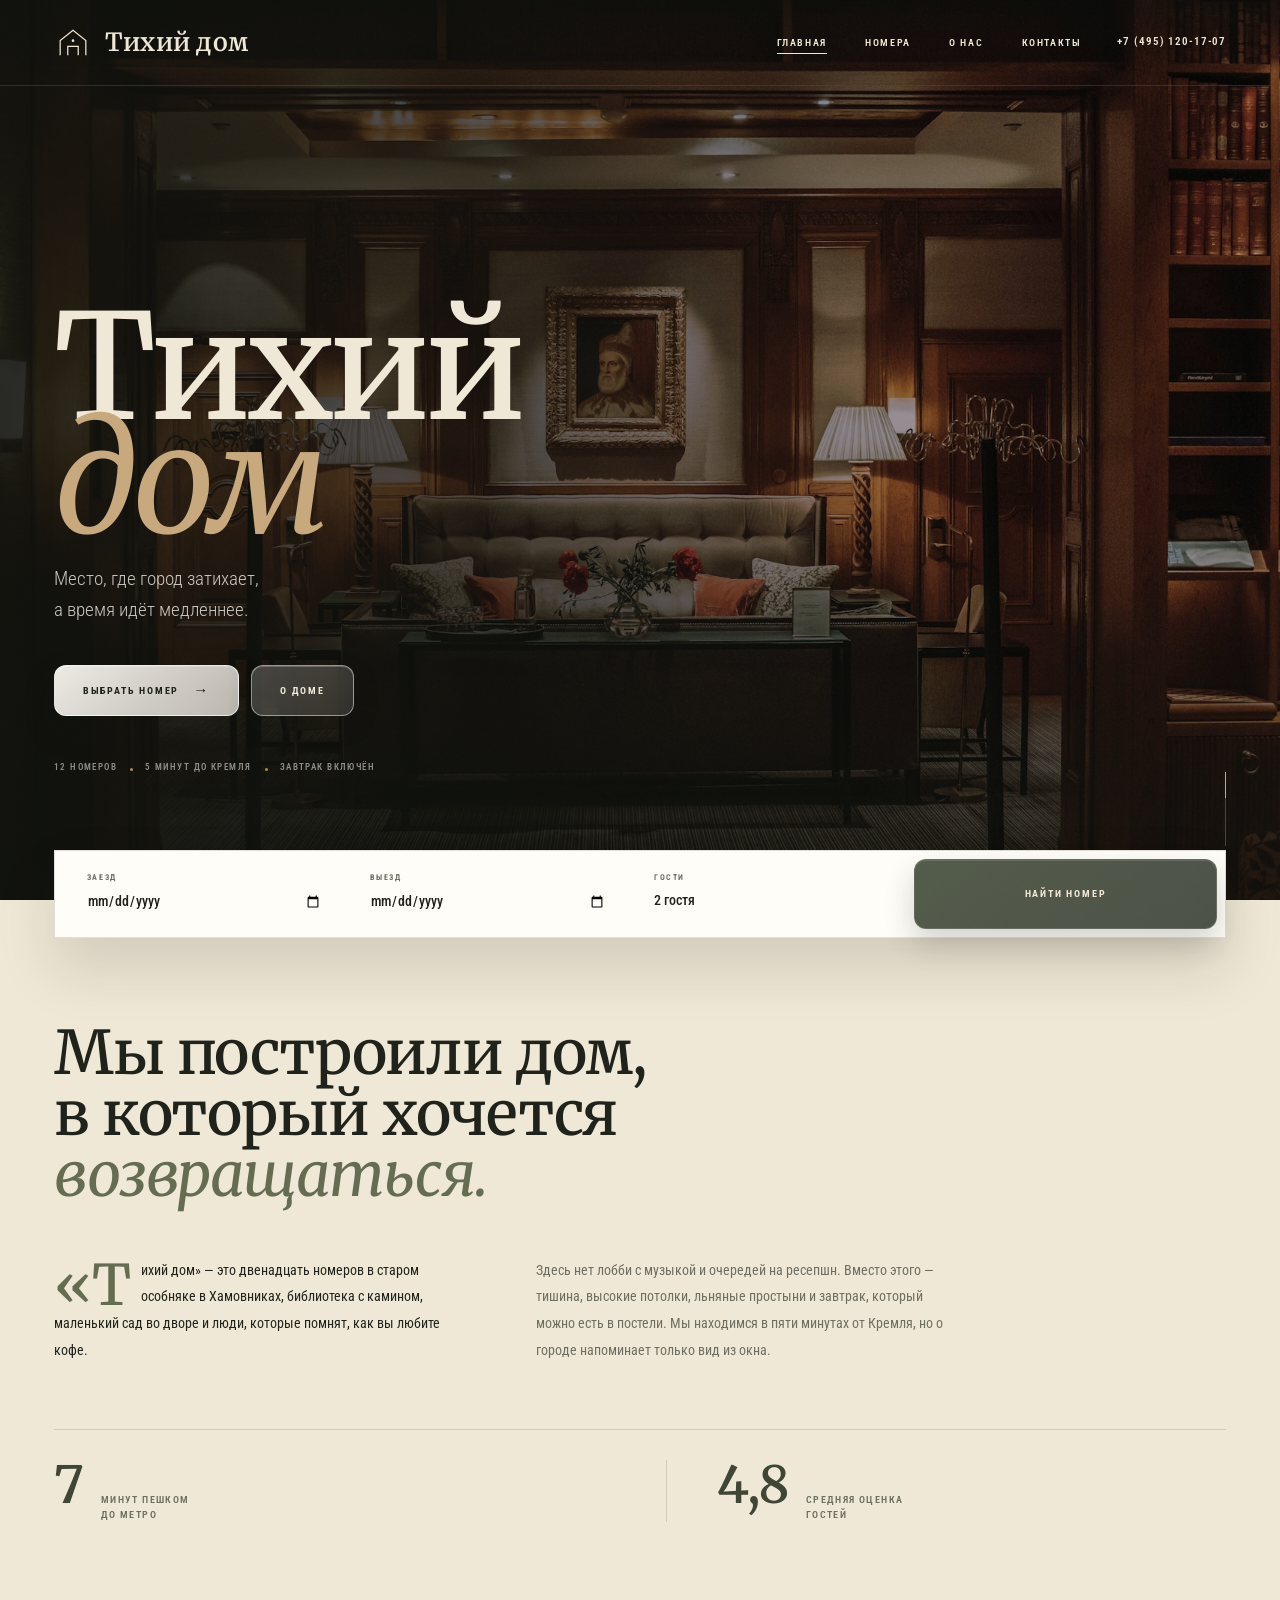
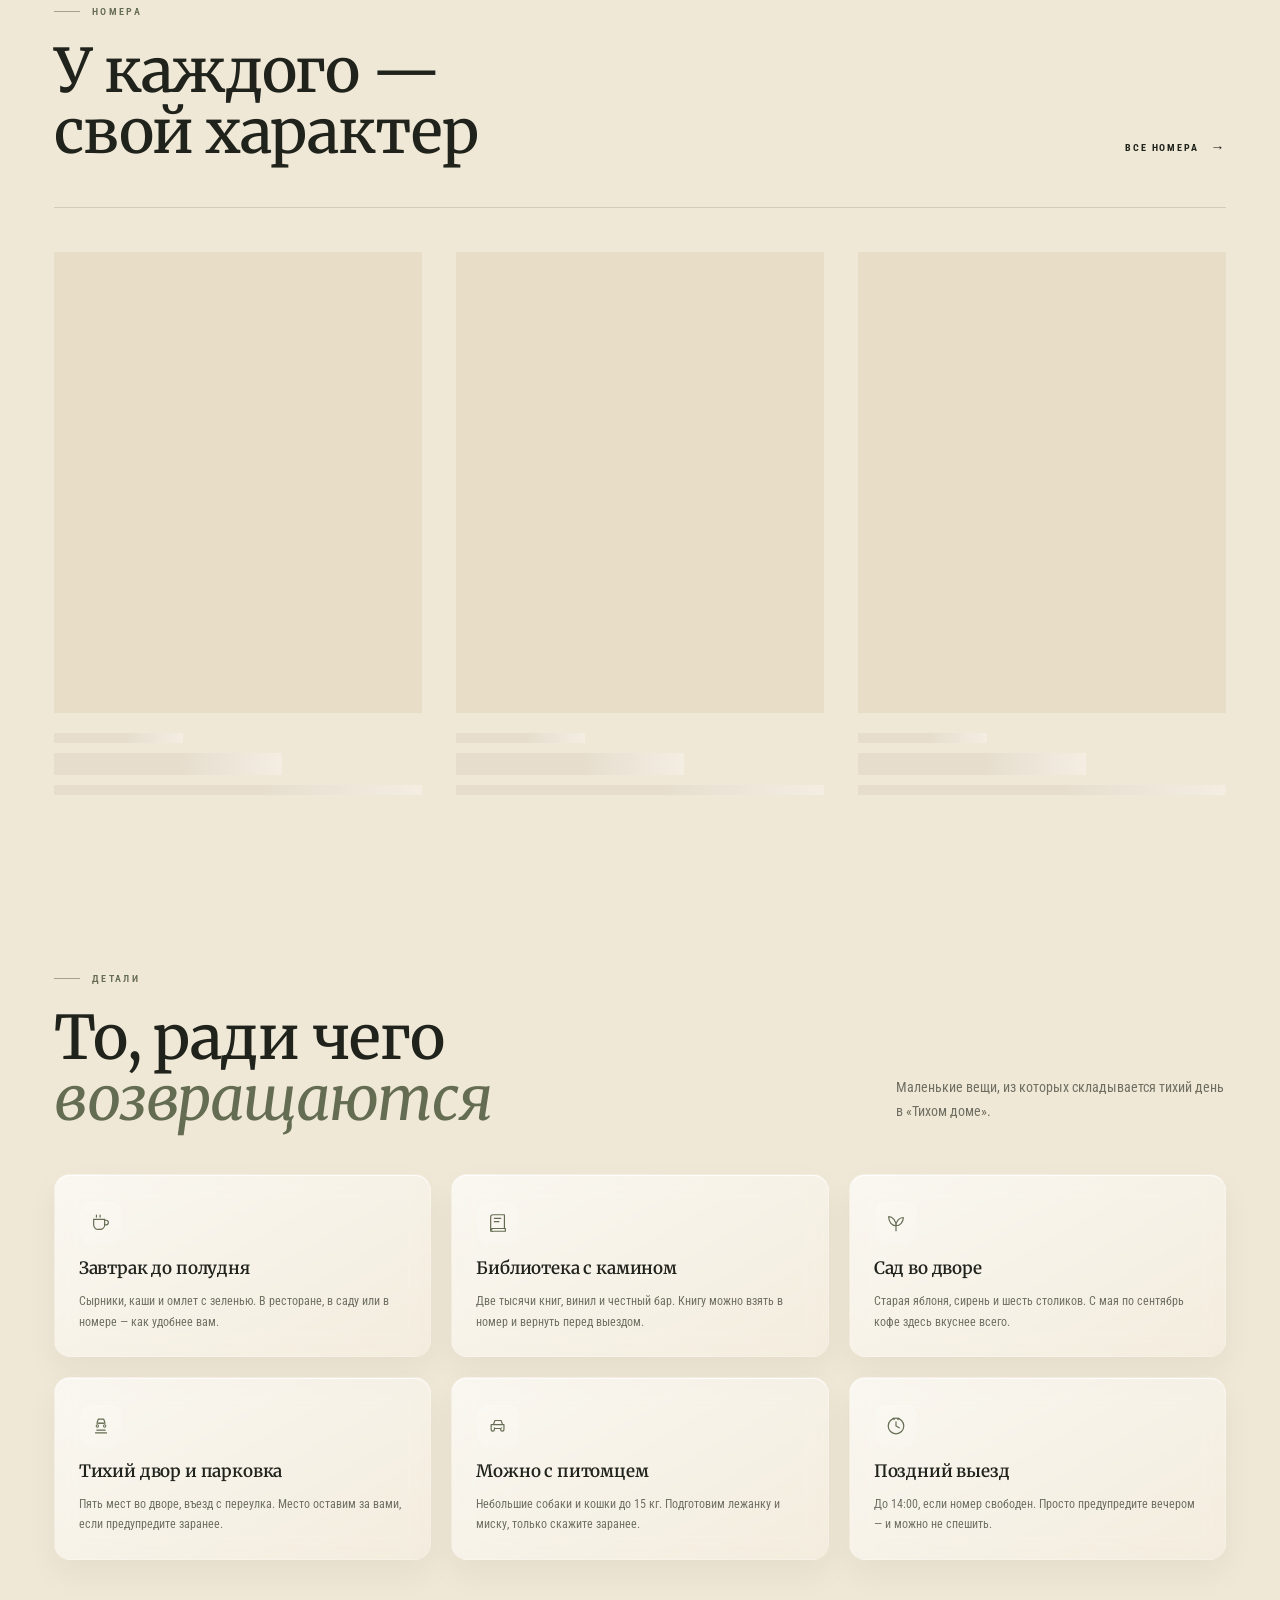
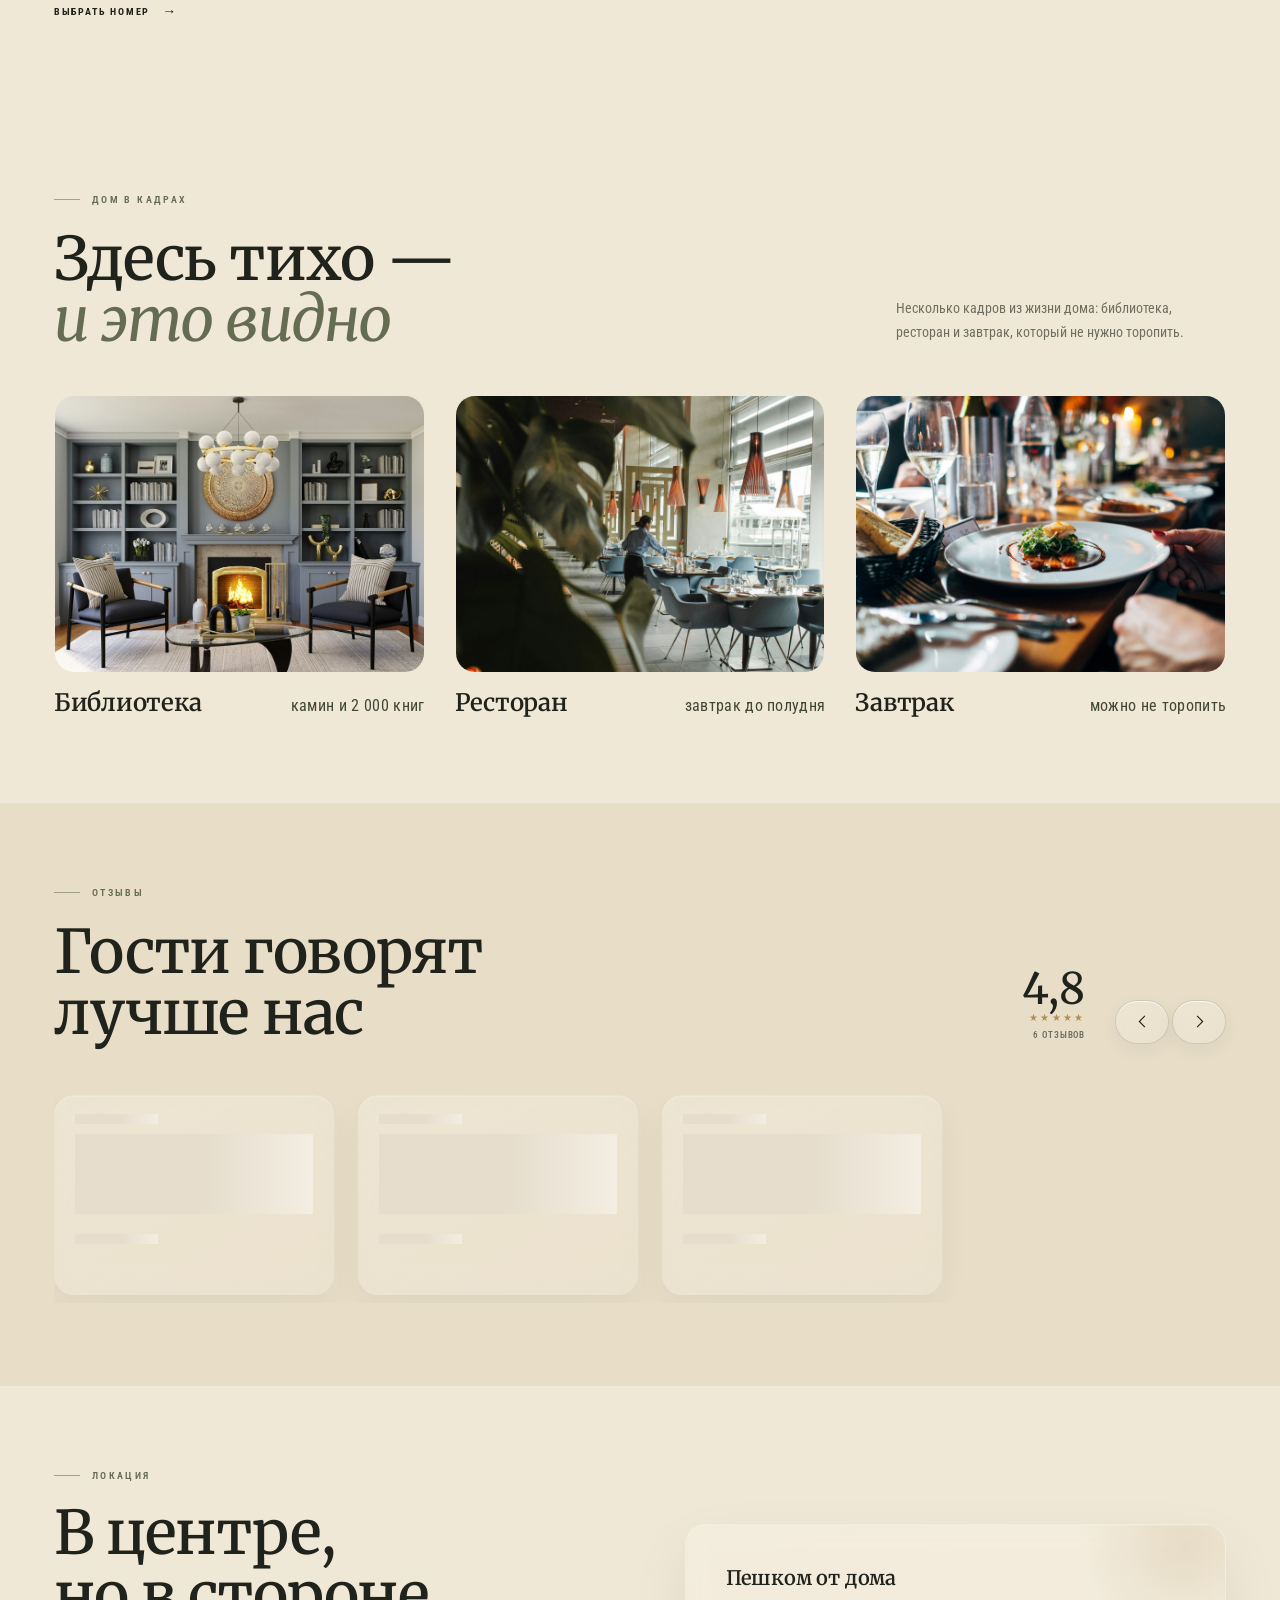
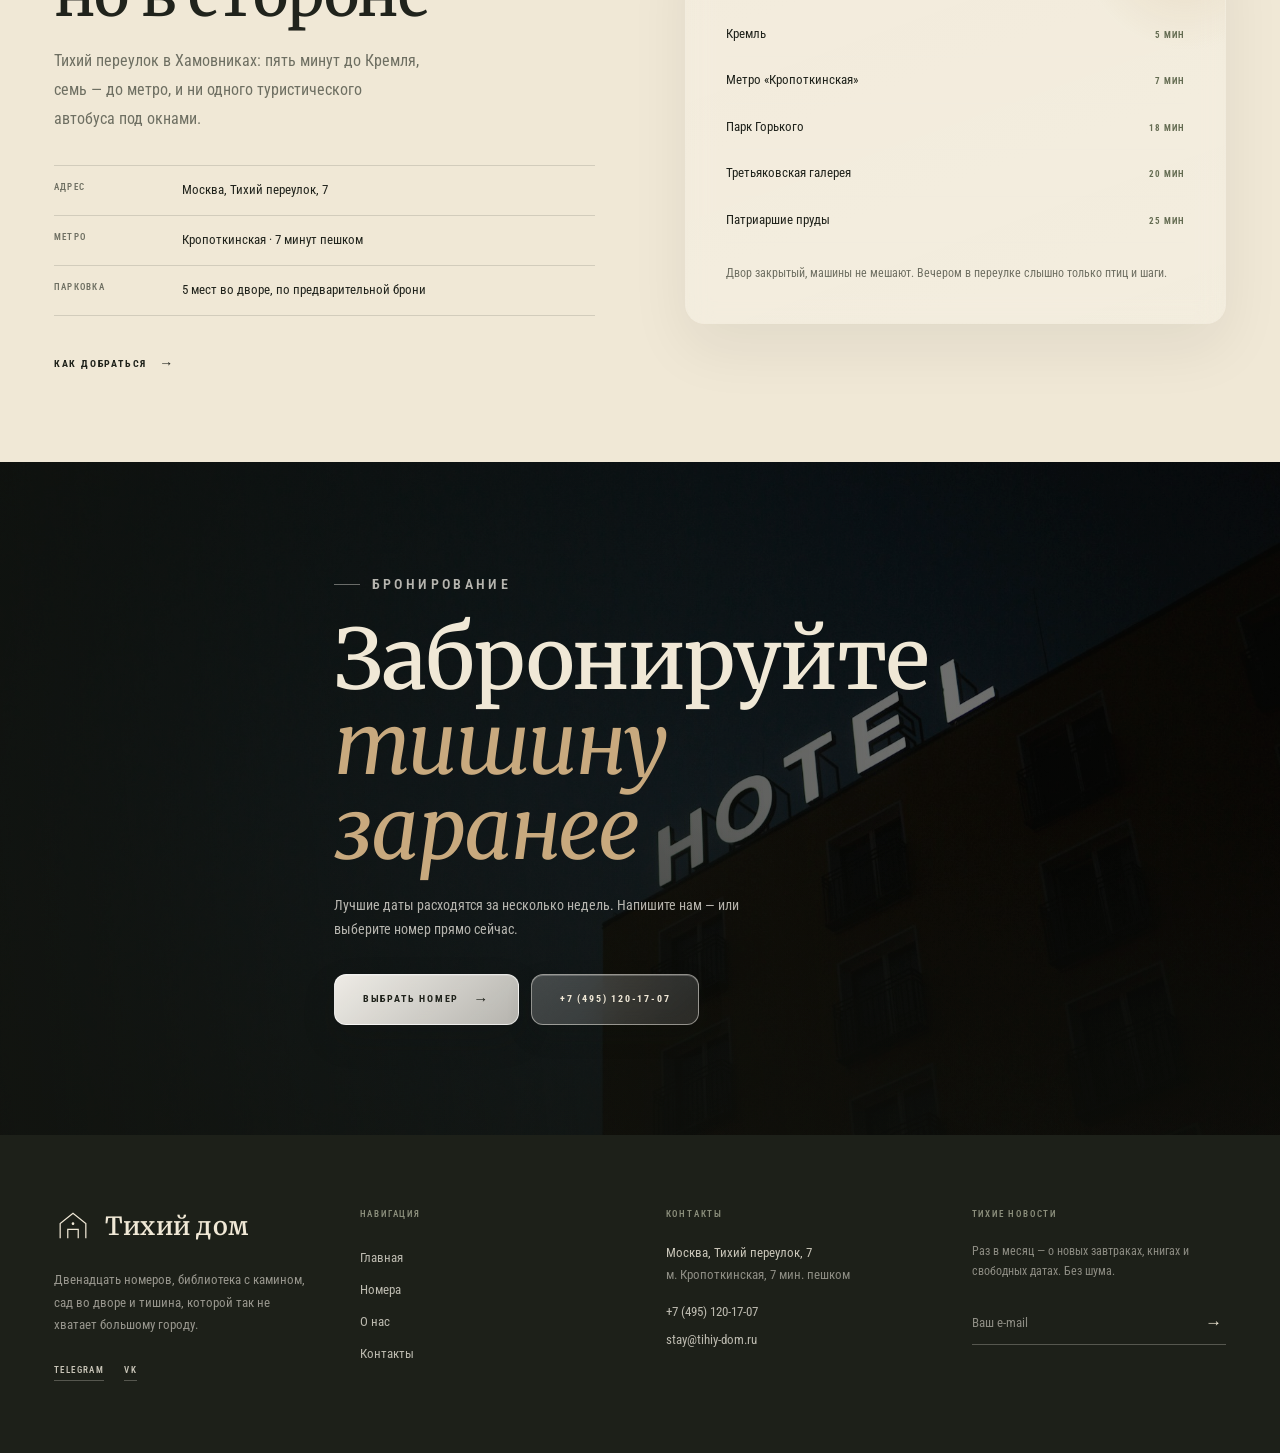
==== commit e6212dba: "День 12: JavaScript — основы и работа с DOM" ====
--- a/index.html
+++ b/index.html
@@ -428,10 +428,9 @@
 
 <div class="toast-region" data-toast-region aria-live="polite" aria-atomic="false"></div>
 
-<script type="module" src="js/main.js"></script>
-
-<script type="module" src="js/home.js"></script>
-
+
+
+  <script src="js/script.js" defer></script>
 </body>
 </html>
 
--- a/css/components.css
+++ b/css/components.css
@@ -402,3 +402,52 @@
   opacity: 0.3;
   pointer-events: none;
 }
+
+/* ---------- модальное окно ---------- */
+.modal {
+  position: fixed;
+  inset: 0;
+  z-index: 120;
+  display: flex;
+  align-items: center;
+  justify-content: center;
+  padding: var(--pad);
+  background: rgba(18, 21, 16, 0.55);
+  backdrop-filter: blur(6px);
+}
+.modal__window {
+  position: relative;
+  width: min(440px, 100%);
+  padding: clamp(26px, 4vw, 40px);
+  background: var(--white);
+  border: 1px solid var(--line);
+  border-radius: 18px;
+  box-shadow: 0 30px 80px rgba(18, 21, 16, 0.25);
+  text-align: center;
+}
+.modal__close {
+  position: absolute;
+  top: 12px;
+  right: 14px;
+  width: 34px;
+  height: 34px;
+  border-radius: 50%;
+  font-size: 20px;
+  line-height: 1;
+  color: var(--muted);
+  transition: background 0.3s var(--ease), color 0.3s var(--ease);
+}
+.modal__close:hover {
+  background: var(--cream);
+  color: var(--ink);
+}
+.modal__title {
+  margin-bottom: 10px;
+  font-size: clamp(1.3rem, 2.4vw, 1.7rem);
+}
+.modal__text {
+  margin-bottom: 22px;
+  color: var(--muted);
+  font-size: 14px;
+  line-height: 1.7;
+}
